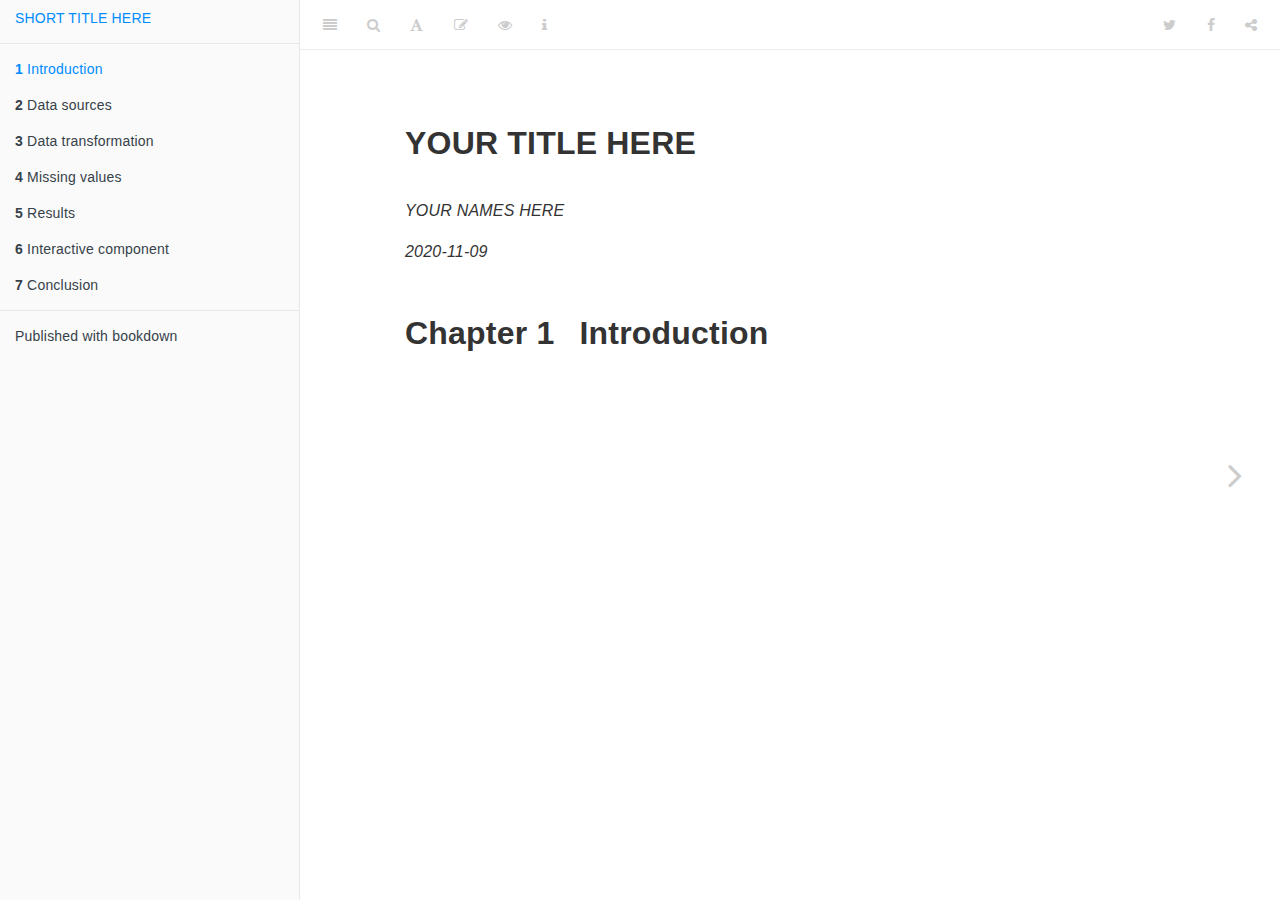
==== docs/index.html @ 246a2250 "Initial commit" ====
<!DOCTYPE html>
<html lang="" xml:lang="">
<head>

  <meta charset="utf-8" />
  <meta http-equiv="X-UA-Compatible" content="IE=edge" />
  <title>YOUR TITLE HERE</title>
  <meta name="description" content="YOUR TITLE HERE" />
  <meta name="generator" content="bookdown 0.20 and GitBook 2.6.7" />

  <meta property="og:title" content="YOUR TITLE HERE" />
  <meta property="og:type" content="book" />
  
  
  
  

  <meta name="twitter:card" content="summary" />
  <meta name="twitter:title" content="YOUR TITLE HERE" />
  
  
  

<meta name="author" content="YOUR NAMES HERE" />


<meta name="date" content="2020-11-09" />

  <meta name="viewport" content="width=device-width, initial-scale=1" />
  <meta name="apple-mobile-web-app-capable" content="yes" />
  <meta name="apple-mobile-web-app-status-bar-style" content="black" />
  
  

<link rel="next" href="data-sources.html"/>
<script src="libs/header-attrs-2.3/header-attrs.js"></script>
<script src="libs/jquery-2.2.3/jquery.min.js"></script>
<link href="libs/gitbook-2.6.7/css/style.css" rel="stylesheet" />
<link href="libs/gitbook-2.6.7/css/plugin-table.css" rel="stylesheet" />
<link href="libs/gitbook-2.6.7/css/plugin-bookdown.css" rel="stylesheet" />
<link href="libs/gitbook-2.6.7/css/plugin-highlight.css" rel="stylesheet" />
<link href="libs/gitbook-2.6.7/css/plugin-search.css" rel="stylesheet" />
<link href="libs/gitbook-2.6.7/css/plugin-fontsettings.css" rel="stylesheet" />
<link href="libs/gitbook-2.6.7/css/plugin-clipboard.css" rel="stylesheet" />









<script src="libs/accessible-code-block-0.0.1/empty-anchor.js"></script>



<link rel="stylesheet" href="style.css" type="text/css" />
</head>

<body>



  <div class="book without-animation with-summary font-size-2 font-family-1" data-basepath=".">

    <div class="book-summary">
      <nav role="navigation">

<ul class="summary">
<li><a href="./">SHORT TITLE HERE</a></li>

<li class="divider"></li>
<li class="chapter" data-level="1" data-path="index.html"><a href="index.html"><i class="fa fa-check"></i><b>1</b> Introduction</a></li>
<li class="chapter" data-level="2" data-path="data-sources.html"><a href="data-sources.html"><i class="fa fa-check"></i><b>2</b> Data sources</a></li>
<li class="chapter" data-level="3" data-path="data-transformation.html"><a href="data-transformation.html"><i class="fa fa-check"></i><b>3</b> Data transformation</a></li>
<li class="chapter" data-level="4" data-path="missing-values.html"><a href="missing-values.html"><i class="fa fa-check"></i><b>4</b> Missing values</a></li>
<li class="chapter" data-level="5" data-path="results.html"><a href="results.html"><i class="fa fa-check"></i><b>5</b> Results</a></li>
<li class="chapter" data-level="6" data-path="interactive-component.html"><a href="interactive-component.html"><i class="fa fa-check"></i><b>6</b> Interactive component</a></li>
<li class="chapter" data-level="7" data-path="conclusion.html"><a href="conclusion.html"><i class="fa fa-check"></i><b>7</b> Conclusion</a></li>
<li class="divider"></li>
<li><a href="https://github.com/rstudio/bookdown" target="blank">Published with bookdown</a></li>
</ul>

      </nav>
    </div>

    <div class="book-body">
      <div class="body-inner">
        <div class="book-header" role="navigation">
          <h1>
            <i class="fa fa-circle-o-notch fa-spin"></i><a href="./">YOUR TITLE HERE</a>
          </h1>
        </div>

        <div class="page-wrapper" tabindex="-1" role="main">
          <div class="page-inner">

            <section class="normal" id="section-">
<div id="header">
<h1 class="title">YOUR TITLE HERE</h1>
<p class="author"><em>YOUR NAMES HERE</em></p>
<p class="date"><em>2020-11-09</em></p>
</div>
<div id="introduction" class="section level1" number="1">
<h1><span class="header-section-number">Chapter 1</span> Introduction</h1>

</div>
            </section>

          </div>
        </div>
      </div>

<a href="data-sources.html" class="navigation navigation-next navigation-unique" aria-label="Next page"><i class="fa fa-angle-right"></i></a>
    </div>
  </div>
<script src="libs/gitbook-2.6.7/js/app.min.js"></script>
<script src="libs/gitbook-2.6.7/js/lunr.js"></script>
<script src="libs/gitbook-2.6.7/js/clipboard.min.js"></script>
<script src="libs/gitbook-2.6.7/js/plugin-search.js"></script>
<script src="libs/gitbook-2.6.7/js/plugin-sharing.js"></script>
<script src="libs/gitbook-2.6.7/js/plugin-fontsettings.js"></script>
<script src="libs/gitbook-2.6.7/js/plugin-bookdown.js"></script>
<script src="libs/gitbook-2.6.7/js/jquery.highlight.js"></script>
<script src="libs/gitbook-2.6.7/js/plugin-clipboard.js"></script>
<script>
gitbook.require(["gitbook"], function(gitbook) {
gitbook.start({
"sharing": {
"github": false,
"facebook": true,
"twitter": true,
"linkedin": false,
"weibo": false,
"instapaper": false,
"vk": false,
"all": ["facebook", "twitter", "linkedin", "weibo", "instapaper"]
},
"fontsettings": {
"theme": "white",
"family": "sans",
"size": 2
},
"edit": {
"link": "https://github.com/YOUR GITHUB USERNAME/YOUR REPO NAME/edit/main/index.Rmd",
"text": "Edit"
},
"history": {
"link": null,
"text": null
},
"view": {
"link": "https://github.com/YOUR GITHUB USERNAME/YOUR REPO NAME/blob/main/index.Rmd",
"text": null
},
"download": null,
"toc": {
"collapse": "subsection"
}
});
});
</script>

</body>

</html>
---- docs/libs/gitbook-2.6.7/css/style.css ----
/*! normalize.css v2.1.0 | MIT License | git.io/normalize */img,legend{border:0}*,.fa{-webkit-font-smoothing:antialiased}.fa-ul>li,sub,sup{position:relative}.book .book-body .page-wrapper .page-inner section.normal hr:after,.book-langs-index .inner .languages:after,.buttons:after,.dropdown-menu .buttons:after{clear:both}body,html{-ms-text-size-adjust:100%;-webkit-text-size-adjust:100%}article,aside,details,figcaption,figure,footer,header,hgroup,main,nav,section,summary{display:block}audio,canvas,video{display:inline-block}.hidden,[hidden]{display:none}audio:not([controls]){display:none;height:0}html{font-family:sans-serif}body,figure{margin:0}a:focus{outline:dotted thin}a:active,a:hover{outline:0}h1{font-size:2em;margin:.67em 0}abbr[title]{border-bottom:1px dotted}b,strong{font-weight:700}dfn{font-style:italic}hr{-moz-box-sizing:content-box;box-sizing:content-box;height:0}mark{background:#ff0;color:#000}code,kbd,pre,samp{font-family:monospace,serif;font-size:1em}pre{white-space:pre-wrap}q{quotes:"\201C" "\201D" "\2018" "\2019"}small{font-size:80%}sub,sup{font-size:75%;line-height:0;vertical-align:baseline}sup{top:-.5em}sub{bottom:-.25em}svg:not(:root){overflow:hidden}fieldset{border:1px solid silver;margin:0 2px;padding:.35em .625em .75em}legend{padding:0}button,input,select,textarea{font-family:inherit;font-size:100%;margin:0}button,input{line-height:normal}button,select{text-transform:none}button,html input[type=button],input[type=reset],input[type=submit]{-webkit-appearance:button;cursor:pointer}button[disabled],html input[disabled]{cursor:default}input[type=checkbox],input[type=radio]{box-sizing:border-box;padding:0}input[type=search]{-webkit-appearance:textfield;-moz-box-sizing:content-box;-webkit-box-sizing:content-box;box-sizing:content-box}input[type=search]::-webkit-search-cancel-button{margin-right:10px;}button::-moz-focus-inner,input::-moz-focus-inner{border:0;padding:0}textarea{overflow:auto;vertical-align:top}table{border-collapse:collapse;border-spacing:0}/*!
 * Preboot v2
 *
 * Open sourced under MIT license by @mdo.
 * Some variables and mixins from Bootstrap (Apache 2 license).
 */.link-inherit,.link-inherit:focus,.link-inherit:hover{color:inherit}.fa,.fa-stack{display:inline-block}/*!
 *  Font Awesome 4.1.0 by @davegandy - http://fontawesome.io - @fontawesome
 *  License - http://fontawesome.io/license (Font: SIL OFL 1.1, CSS: MIT License)
 */@font-face{font-family:FontAwesome;src:url(./fontawesome/fontawesome-webfont.ttf?v=4.1.0) format('truetype');font-weight:400;font-style:normal}.fa{font-family:FontAwesome;font-style:normal;font-weight:400;line-height:1;-moz-osx-font-smoothing:grayscale}.book .book-header,.book .book-summary{font-family:"Helvetica Neue",Helvetica,Arial,sans-serif}.fa-lg{font-size:1.33333333em;line-height:.75em;vertical-align:-15%}.fa-2x{font-size:2em}.fa-3x{font-size:3em}.fa-4x{font-size:4em}.fa-5x{font-size:5em}.fa-fw{width:1.28571429em;text-align:center}.fa-ul{padding-left:0;margin-left:2.14285714em;list-style-type:none}.fa-li{position:absolute;left:-2.14285714em;width:2.14285714em;top:.14285714em;text-align:center}.fa-li.fa-lg{left:-1.85714286em}.fa-border{padding:.2em .25em .15em;border:.08em solid #eee;border-radius:.1em}.pull-right{float:right}.pull-left{float:left}.fa.pull-left{margin-right:.3em}.fa.pull-right{margin-left:.3em}.fa-spin{-webkit-animation:spin 2s infinite linear;-moz-animation:spin 2s infinite linear;-o-animation:spin 2s infinite linear;animation:spin 2s infinite linear}@-moz-keyframes spin{0%{-moz-transform:rotate(0)}100%{-moz-transform:rotate(359deg)}}@-webkit-keyframes spin{0%{-webkit-transform:rotate(0)}100%{-webkit-transform:rotate(359deg)}}@-o-keyframes spin{0%{-o-transform:rotate(0)}100%{-o-transform:rotate(359deg)}}@keyframes spin{0%{-webkit-transform:rotate(0);transform:rotate(0)}100%{-webkit-transform:rotate(359deg);transform:rotate(359deg)}}.fa-rotate-90{filter:progid:DXImageTransform.Microsoft.BasicImage(rotation=1);-webkit-transform:rotate(90deg);-moz-transform:rotate(90deg);-ms-transform:rotate(90deg);-o-transform:rotate(90deg);transform:rotate(90deg)}.fa-rotate-180{filter:progid:DXImageTransform.Microsoft.BasicImage(rotation=2);-webkit-transform:rotate(180deg);-moz-transform:rotate(180deg);-ms-transform:rotate(180deg);-o-transform:rotate(180deg);transform:rotate(180deg)}.fa-rotate-270{filter:progid:DXImageTransform.Microsoft.BasicImage(rotation=3);-webkit-transform:rotate(270deg);-moz-transform:rotate(270deg);-ms-transform:rotate(270deg);-o-transform:rotate(270deg);transform:rotate(270deg)}.fa-flip-horizontal{filter:progid:DXImageTransform.Microsoft.BasicImage(rotation=0, mirror=1);-webkit-transform:scale(-1,1);-moz-transform:scale(-1,1);-ms-transform:scale(-1,1);-o-transform:scale(-1,1);transform:scale(-1,1)}.fa-flip-vertical{filter:progid:DXImageTransform.Microsoft.BasicImage(rotation=2, mirror=1);-webkit-transform:scale(1,-1);-moz-transform:scale(1,-1);-ms-transform:scale(1,-1);-o-transform:scale(1,-1);transform:scale(1,-1)}.fa-stack{position:relative;width:2em;height:2em;line-height:2em;vertical-align:middle}.fa-stack-1x,.fa-stack-2x{position:absolute;left:0;width:100%;text-align:center}.fa-stack-1x{line-height:inherit}.fa-stack-2x{font-size:2em}.fa-inverse{color:#fff}.fa-glass:before{content:"\f000"}.fa-music:before{content:"\f001"}.fa-search:before{content:"\f002"}.fa-envelope-o:before{content:"\f003"}.fa-heart:before{content:"\f004"}.fa-star:before{content:"\f005"}.fa-star-o:before{content:"\f006"}.fa-user:before{content:"\f007"}.fa-film:before{content:"\f008"}.fa-th-large:before{content:"\f009"}.fa-th:before{content:"\f00a"}.fa-th-list:before{content:"\f00b"}.fa-check:before{content:"\f00c"}.fa-times:before{content:"\f00d"}.fa-search-plus:before{content:"\f00e"}.fa-search-minus:before{content:"\f010"}.fa-power-off:before{content:"\f011"}.fa-signal:before{content:"\f012"}.fa-cog:before,.fa-gear:before{content:"\f013"}.fa-trash-o:before{content:"\f014"}.fa-home:before{content:"\f015"}.fa-file-o:before{content:"\f016"}.fa-clock-o:before{content:"\f017"}.fa-road:before{content:"\f018"}.fa-download:before{content:"\f019"}.fa-arrow-circle-o-down:before{content:"\f01a"}.fa-arrow-circle-o-up:before{content:"\f01b"}.fa-inbox:before{content:"\f01c"}.fa-play-circle-o:before{content:"\f01d"}.fa-repeat:before,.fa-rotate-right:before{content:"\f01e"}.fa-refresh:before{content:"\f021"}.fa-list-alt:before{content:"\f022"}.fa-lock:before{content:"\f023"}.fa-flag:before{content:"\f024"}.fa-headphones:before{content:"\f025"}.fa-volume-off:before{content:"\f026"}.fa-volume-down:before{content:"\f027"}.fa-volume-up:before{content:"\f028"}.fa-qrcode:before{content:"\f029"}.fa-barcode:before{content:"\f02a"}.fa-tag:before{content:"\f02b"}.fa-tags:before{content:"\f02c"}.fa-book:before{content:"\f02d"}.fa-bookmark:before{content:"\f02e"}.fa-print:before{content:"\f02f"}.fa-camera:before{content:"\f030"}.fa-font:before{content:"\f031"}.fa-bold:before{content:"\f032"}.fa-italic:before{content:"\f033"}.fa-text-height:before{content:"\f034"}.fa-text-width:before{content:"\f035"}.fa-align-left:before{content:"\f036"}.fa-align-center:before{content:"\f037"}.fa-align-right:before{content:"\f038"}.fa-align-justify:before{content:"\f039"}.fa-list:before{content:"\f03a"}.fa-dedent:before,.fa-outdent:before{content:"\f03b"}.fa-indent:before{content:"\f03c"}.fa-video-camera:before{content:"\f03d"}.fa-image:before,.fa-photo:before,.fa-picture-o:before{content:"\f03e"}.fa-pencil:before{content:"\f040"}.fa-map-marker:before{content:"\f041"}.fa-adjust:before{content:"\f042"}.fa-tint:before{content:"\f043"}.fa-edit:before,.fa-pencil-square-o:before{content:"\f044"}.fa-share-square-o:before{content:"\f045"}.fa-check-square-o:before{content:"\f046"}.fa-arrows:before{content:"\f047"}.fa-step-backward:before{content:"\f048"}.fa-fast-backward:before{content:"\f049"}.fa-backward:before{content:"\f04a"}.fa-play:before{content:"\f04b"}.fa-pause:before{content:"\f04c"}.fa-stop:before{content:"\f04d"}.fa-forward:before{content:"\f04e"}.fa-fast-forward:before{content:"\f050"}.fa-step-forward:before{content:"\f051"}.fa-eject:before{content:"\f052"}.fa-chevron-left:before{content:"\f053"}.fa-chevron-right:before{content:"\f054"}.fa-plus-circle:before{content:"\f055"}.fa-minus-circle:before{content:"\f056"}.fa-times-circle:before{content:"\f057"}.fa-check-circle:before{content:"\f058"}.fa-question-circle:before{content:"\f059"}.fa-info-circle:before{content:"\f05a"}.fa-crosshairs:before{content:"\f05b"}.fa-times-circle-o:before{content:"\f05c"}.fa-check-circle-o:before{content:"\f05d"}.fa-ban:before{content:"\f05e"}.fa-arrow-left:before{content:"\f060"}.fa-arrow-right:before{content:"\f061"}.fa-arrow-up:before{content:"\f062"}.fa-arrow-down:before{content:"\f063"}.fa-mail-forward:before,.fa-share:before{content:"\f064"}.fa-expand:before{content:"\f065"}.fa-compress:before{content:"\f066"}.fa-plus:before{content:"\f067"}.fa-minus:before{content:"\f068"}.fa-asterisk:before{content:"\f069"}.fa-exclamation-circle:before{content:"\f06a"}.fa-gift:before{content:"\f06b"}.fa-leaf:before{content:"\f06c"}.fa-fire:before{content:"\f06d"}.fa-eye:before{content:"\f06e"}.fa-eye-slash:before{content:"\f070"}.fa-exclamation-triangle:before,.fa-warning:before{content:"\f071"}.fa-plane:before{content:"\f072"}.fa-calendar:before{content:"\f073"}.fa-random:before{content:"\f074"}.fa-comment:before{content:"\f075"}.fa-magnet:before{content:"\f076"}.fa-chevron-up:before{content:"\f077"}.fa-chevron-down:before{content:"\f078"}.fa-retweet:before{content:"\f079"}.fa-shopping-cart:before{content:"\f07a"}.fa-folder:before{content:"\f07b"}.fa-folder-open:before{content:"\f07c"}.fa-arrows-v:before{content:"\f07d"}.fa-arrows-h:before{content:"\f07e"}.fa-bar-chart-o:before{content:"\f080"}.fa-twitter-square:before{content:"\f081"}.fa-facebook-square:before{content:"\f082"}.fa-camera-retro:before{content:"\f083"}.fa-key:before{content:"\f084"}.fa-cogs:before,.fa-gears:before{content:"\f085"}.fa-comments:before{content:"\f086"}.fa-thumbs-o-up:before{content:"\f087"}.fa-thumbs-o-down:before{content:"\f088"}.fa-star-half:before{content:"\f089"}.fa-heart-o:before{content:"\f08a"}.fa-sign-out:before{content:"\f08b"}.fa-linkedin-square:before{content:"\f08c"}.fa-thumb-tack:before{content:"\f08d"}.fa-external-link:before{content:"\f08e"}.fa-sign-in:before{content:"\f090"}.fa-trophy:before{content:"\f091"}.fa-github-square:before{content:"\f092"}.fa-upload:before{content:"\f093"}.fa-lemon-o:before{content:"\f094"}.fa-phone:before{content:"\f095"}.fa-square-o:before{content:"\f096"}.fa-bookmark-o:before{content:"\f097"}.fa-phone-square:before{content:"\f098"}.fa-twitter:before{content:"\f099"}.fa-facebook:before{content:"\f09a"}.fa-github:before{content:"\f09b"}.fa-unlock:before{content:"\f09c"}.fa-credit-card:before{content:"\f09d"}.fa-rss:before{content:"\f09e"}.fa-hdd-o:before{content:"\f0a0"}.fa-bullhorn:before{content:"\f0a1"}.fa-bell:before{content:"\f0f3"}.fa-certificate:before{content:"\f0a3"}.fa-hand-o-right:before{content:"\f0a4"}.fa-hand-o-left:before{content:"\f0a5"}.fa-hand-o-up:before{content:"\f0a6"}.fa-hand-o-down:before{content:"\f0a7"}.fa-arrow-circle-left:before{content:"\f0a8"}.fa-arrow-circle-right:before{content:"\f0a9"}.fa-arrow-circle-up:before{content:"\f0aa"}.fa-arrow-circle-down:before{content:"\f0ab"}.fa-globe:before{content:"\f0ac"}.fa-wrench:before{content:"\f0ad"}.fa-tasks:before{content:"\f0ae"}.fa-filter:before{content:"\f0b0"}.fa-briefcase:before{content:"\f0b1"}.fa-arrows-alt:before{content:"\f0b2"}.fa-group:before,.fa-users:before{content:"\f0c0"}.fa-chain:before,.fa-link:before{content:"\f0c1"}.fa-cloud:before{content:"\f0c2"}.fa-flask:before{content:"\f0c3"}.fa-cut:before,.fa-scissors:before{content:"\f0c4"}.fa-copy:before,.fa-files-o:before{content:"\f0c5"}.fa-paperclip:before{content:"\f0c6"}.fa-floppy-o:before,.fa-save:before{content:"\f0c7"}.fa-square:before{content:"\f0c8"}.fa-bars:before,.fa-navicon:before,.fa-reorder:before{content:"\f0c9"}.fa-list-ul:before{content:"\f0ca"}.fa-list-ol:before{content:"\f0cb"}.fa-strikethrough:before{content:"\f0cc"}.fa-underline:before{content:"\f0cd"}.fa-table:before{content:"\f0ce"}.fa-magic:before{content:"\f0d0"}.fa-truck:before{content:"\f0d1"}.fa-pinterest:before{content:"\f0d2"}.fa-pinterest-square:before{content:"\f0d3"}.fa-google-plus-square:before{content:"\f0d4"}.fa-google-plus:before{content:"\f0d5"}.fa-money:before{content:"\f0d6"}.fa-caret-down:before{content:"\f0d7"}.fa-caret-up:before{content:"\f0d8"}.fa-caret-left:before{content:"\f0d9"}.fa-caret-right:before{content:"\f0da"}.fa-columns:before{content:"\f0db"}.fa-sort:before,.fa-unsorted:before{content:"\f0dc"}.fa-sort-desc:before,.fa-sort-down:before{content:"\f0dd"}.fa-sort-asc:before,.fa-sort-up:before{content:"\f0de"}.fa-envelope:before{content:"\f0e0"}.fa-linkedin:before{content:"\f0e1"}.fa-rotate-left:before,.fa-undo:before{content:"\f0e2"}.fa-gavel:before,.fa-legal:before{content:"\f0e3"}.fa-dashboard:before,.fa-tachometer:before{content:"\f0e4"}.fa-comment-o:before{content:"\f0e5"}.fa-comments-o:before{content:"\f0e6"}.fa-bolt:before,.fa-flash:before{content:"\f0e7"}.fa-sitemap:before{content:"\f0e8"}.fa-umbrella:before{content:"\f0e9"}.fa-clipboard:before,.fa-paste:before{content:"\f0ea"}.fa-lightbulb-o:before{content:"\f0eb"}.fa-exchange:before{content:"\f0ec"}.fa-cloud-download:before{content:"\f0ed"}.fa-cloud-upload:before{content:"\f0ee"}.fa-user-md:before{content:"\f0f0"}.fa-stethoscope:before{content:"\f0f1"}.fa-suitcase:before{content:"\f0f2"}.fa-bell-o:before{content:"\f0a2"}.fa-coffee:before{content:"\f0f4"}.fa-cutlery:before{content:"\f0f5"}.fa-file-text-o:before{content:"\f0f6"}.fa-building-o:before{content:"\f0f7"}.fa-hospital-o:before{content:"\f0f8"}.fa-ambulance:before{content:"\f0f9"}.fa-medkit:before{content:"\f0fa"}.fa-fighter-jet:before{content:"\f0fb"}.fa-beer:before{content:"\f0fc"}.fa-h-square:before{content:"\f0fd"}.fa-plus-square:before{content:"\f0fe"}.fa-angle-double-left:before{content:"\f100"}.fa-angle-double-right:before{content:"\f101"}.fa-angle-double-up:before{content:"\f102"}.fa-angle-double-down:before{content:"\f103"}.fa-angle-left:before{content:"\f104"}.fa-angle-right:before{content:"\f105"}.fa-angle-up:before{content:"\f106"}.fa-angle-down:before{content:"\f107"}.fa-desktop:before{content:"\f108"}.fa-laptop:before{content:"\f109"}.fa-tablet:before{content:"\f10a"}.fa-mobile-phone:before,.fa-mobile:before{content:"\f10b"}.fa-circle-o:before{content:"\f10c"}.fa-quote-left:before{content:"\f10d"}.fa-quote-right:before{content:"\f10e"}.fa-spinner:before{content:"\f110"}.fa-circle:before{content:"\f111"}.fa-mail-reply:before,.fa-reply:before{content:"\f112"}.fa-github-alt:before{content:"\f113"}.fa-folder-o:before{content:"\f114"}.fa-folder-open-o:before{content:"\f115"}.fa-smile-o:before{content:"\f118"}.fa-frown-o:before{content:"\f119"}.fa-meh-o:before{content:"\f11a"}.fa-gamepad:before{content:"\f11b"}.fa-keyboard-o:before{content:"\f11c"}.fa-flag-o:before{content:"\f11d"}.fa-flag-checkered:before{content:"\f11e"}.fa-terminal:before{content:"\f120"}.fa-code:before{content:"\f121"}.fa-mail-reply-all:before,.fa-reply-all:before{content:"\f122"}.fa-star-half-empty:before,.fa-star-half-full:before,.fa-star-half-o:before{content:"\f123"}.fa-location-arrow:before{content:"\f124"}.fa-crop:before{content:"\f125"}.fa-code-fork:before{content:"\f126"}.fa-chain-broken:before,.fa-unlink:before{content:"\f127"}.fa-question:before{content:"\f128"}.fa-info:before{content:"\f129"}.fa-exclamation:before{content:"\f12a"}.fa-superscript:before{content:"\f12b"}.fa-subscript:before{content:"\f12c"}.fa-eraser:before{content:"\f12d"}.fa-puzzle-piece:before{content:"\f12e"}.fa-microphone:before{content:"\f130"}.fa-microphone-slash:before{content:"\f131"}.fa-shield:before{content:"\f132"}.fa-calendar-o:before{content:"\f133"}.fa-fire-extinguisher:before{content:"\f134"}.fa-rocket:before{content:"\f135"}.fa-maxcdn:before{content:"\f136"}.fa-chevron-circle-left:before{content:"\f137"}.fa-chevron-circle-right:before{content:"\f138"}.fa-chevron-circle-up:before{content:"\f139"}.fa-chevron-circle-down:before{content:"\f13a"}.fa-html5:before{content:"\f13b"}.fa-css3:before{content:"\f13c"}.fa-anchor:before{content:"\f13d"}.fa-unlock-alt:before{content:"\f13e"}.fa-bullseye:before{content:"\f140"}.fa-ellipsis-h:before{content:"\f141"}.fa-ellipsis-v:before{content:"\f142"}.fa-rss-square:before{content:"\f143"}.fa-play-circle:before{content:"\f144"}.fa-ticket:before{content:"\f145"}.fa-minus-square:before{content:"\f146"}.fa-minus-square-o:before{content:"\f147"}.fa-level-up:before{content:"\f148"}.fa-level-down:before{content:"\f149"}.fa-check-square:before{content:"\f14a"}.fa-pencil-square:before{content:"\f14b"}.fa-external-link-square:before{content:"\f14c"}.fa-share-square:before{content:"\f14d"}.fa-compass:before{content:"\f14e"}.fa-caret-square-o-down:before,.fa-toggle-down:before{content:"\f150"}.fa-caret-square-o-up:before,.fa-toggle-up:before{content:"\f151"}.fa-caret-square-o-right:before,.fa-toggle-right:before{content:"\f152"}.fa-eur:before,.fa-euro:before{content:"\f153"}.fa-gbp:before{content:"\f154"}.fa-dollar:before,.fa-usd:before{content:"\f155"}.fa-inr:before,.fa-rupee:before{content:"\f156"}.fa-cny:before,.fa-jpy:before,.fa-rmb:before,.fa-yen:before{content:"\f157"}.fa-rouble:before,.fa-rub:before,.fa-ruble:before{content:"\f158"}.fa-krw:before,.fa-won:before{content:"\f159"}.fa-bitcoin:before,.fa-btc:before{content:"\f15a"}.fa-file:before{content:"\f15b"}.fa-file-text:before{content:"\f15c"}.fa-sort-alpha-asc:before{content:"\f15d"}.fa-sort-alpha-desc:before{content:"\f15e"}.fa-sort-amount-asc:before{content:"\f160"}.fa-sort-amount-desc:before{content:"\f161"}.fa-sort-numeric-asc:before{content:"\f162"}.fa-sort-numeric-desc:before{content:"\f163"}.fa-thumbs-up:before{content:"\f164"}.fa-thumbs-down:before{content:"\f165"}.fa-youtube-square:before{content:"\f166"}.fa-youtube:before{content:"\f167"}.fa-xing:before{content:"\f168"}.fa-xing-square:before{content:"\f169"}.fa-youtube-play:before{content:"\f16a"}.fa-dropbox:before{content:"\f16b"}.fa-stack-overflow:before{content:"\f16c"}.fa-instagram:before{content:"\f16d"}.fa-flickr:before{content:"\f16e"}.fa-adn:before{content:"\f170"}.fa-bitbucket:before{content:"\f171"}.fa-bitbucket-square:before{content:"\f172"}.fa-tumblr:before{content:"\f173"}.fa-tumblr-square:before{content:"\f174"}.fa-long-arrow-down:before{content:"\f175"}.fa-long-arrow-up:before{content:"\f176"}.fa-long-arrow-left:before{content:"\f177"}.fa-long-arrow-right:before{content:"\f178"}.fa-apple:before{content:"\f179"}.fa-windows:before{content:"\f17a"}.fa-android:before{content:"\f17b"}.fa-linux:before{content:"\f17c"}.fa-dribbble:before{content:"\f17d"}.fa-skype:before{content:"\f17e"}.fa-foursquare:before{content:"\f180"}.fa-trello:before{content:"\f181"}.fa-female:before{content:"\f182"}.fa-male:before{content:"\f183"}.fa-gittip:before{content:"\f184"}.fa-sun-o:before{content:"\f185"}.fa-moon-o:before{content:"\f186"}.fa-archive:before{content:"\f187"}.fa-bug:before{content:"\f188"}.fa-vk:before{content:"\f189"}.fa-weibo:before{content:"\f18a"}.fa-renren:before{content:"\f18b"}.fa-pagelines:before{content:"\f18c"}.fa-stack-exchange:before{content:"\f18d"}.fa-arrow-circle-o-right:before{content:"\f18e"}.fa-arrow-circle-o-left:before{content:"\f190"}.fa-caret-square-o-left:before,.fa-toggle-left:before{content:"\f191"}.fa-dot-circle-o:before{content:"\f192"}.fa-wheelchair:before{content:"\f193"}.fa-vimeo-square:before{content:"\f194"}.fa-try:before,.fa-turkish-lira:before{content:"\f195"}.fa-plus-square-o:before{content:"\f196"}.fa-space-shuttle:before{content:"\f197"}.fa-slack:before{content:"\f198"}.fa-envelope-square:before{content:"\f199"}.fa-wordpress:before{content:"\f19a"}.fa-openid:before{content:"\f19b"}.fa-bank:before,.fa-institution:before,.fa-university:before{content:"\f19c"}.fa-graduation-cap:before,.fa-mortar-board:before{content:"\f19d"}.fa-yahoo:before{content:"\f19e"}.fa-google:before{content:"\f1a0"}.fa-reddit:before{content:"\f1a1"}.fa-reddit-square:before{content:"\f1a2"}.fa-stumbleupon-circle:before{content:"\f1a3"}.fa-stumbleupon:before{content:"\f1a4"}.fa-delicious:before{content:"\f1a5"}.fa-digg:before{content:"\f1a6"}.fa-pied-piper-square:before,.fa-pied-piper:before{content:"\f1a7"}.fa-pied-piper-alt:before{content:"\f1a8"}.fa-drupal:before{content:"\f1a9"}.fa-joomla:before{content:"\f1aa"}.fa-language:before{content:"\f1ab"}.fa-fax:before{content:"\f1ac"}.fa-building:before{content:"\f1ad"}.fa-child:before{content:"\f1ae"}.fa-paw:before{content:"\f1b0"}.fa-spoon:before{content:"\f1b1"}.fa-cube:before{content:"\f1b2"}.fa-cubes:before{content:"\f1b3"}.fa-behance:before{content:"\f1b4"}.fa-behance-square:before{content:"\f1b5"}.fa-steam:before{content:"\f1b6"}.fa-steam-square:before{content:"\f1b7"}.fa-recycle:before{content:"\f1b8"}.fa-automobile:before,.fa-car:before{content:"\f1b9"}.fa-cab:before,.fa-taxi:before{content:"\f1ba"}.fa-tree:before{content:"\f1bb"}.fa-spotify:before{content:"\f1bc"}.fa-deviantart:before{content:"\f1bd"}.fa-soundcloud:before{content:"\f1be"}.fa-database:before{content:"\f1c0"}.fa-file-pdf-o:before{content:"\f1c1"}.fa-file-word-o:before{content:"\f1c2"}.fa-file-excel-o:before{content:"\f1c3"}.fa-file-powerpoint-o:before{content:"\f1c4"}.fa-file-image-o:before,.fa-file-photo-o:before,.fa-file-picture-o:before{content:"\f1c5"}.fa-file-archive-o:before,.fa-file-zip-o:before{content:"\f1c6"}.fa-file-audio-o:before,.fa-file-sound-o:before{content:"\f1c7"}.fa-file-movie-o:before,.fa-file-video-o:before{content:"\f1c8"}.fa-file-code-o:before{content:"\f1c9"}.fa-vine:before{content:"\f1ca"}.fa-codepen:before{content:"\f1cb"}.fa-jsfiddle:before{content:"\f1cc"}.fa-life-bouy:before,.fa-life-ring:before,.fa-life-saver:before,.fa-support:before{content:"\f1cd"}.fa-circle-o-notch:before{content:"\f1ce"}.fa-ra:before,.fa-rebel:before{content:"\f1d0"}.fa-empire:before,.fa-ge:before{content:"\f1d1"}.fa-git-square:before{content:"\f1d2"}.fa-git:before{content:"\f1d3"}.fa-hacker-news:before{content:"\f1d4"}.fa-tencent-weibo:before{content:"\f1d5"}.fa-qq:before{content:"\f1d6"}.fa-wechat:before,.fa-weixin:before{content:"\f1d7"}.fa-paper-plane:before,.fa-send:before{content:"\f1d8"}.fa-paper-plane-o:before,.fa-send-o:before{content:"\f1d9"}.fa-history:before{content:"\f1da"}.fa-circle-thin:before{content:"\f1db"}.fa-header:before{content:"\f1dc"}.fa-paragraph:before{content:"\f1dd"}.fa-sliders:before{content:"\f1de"}.fa-share-alt:before{content:"\f1e0"}.fa-share-alt-square:before{content:"\f1e1"}.fa-bomb:before{content:"\f1e2"}.book-langs-index{width:100%;height:100%;padding:40px 0;margin:0;overflow:auto}@media (max-width:600px){.book-langs-index{padding:0}}.book-langs-index .inner{max-width:600px;width:100%;margin:0 auto;padding:30px;background:#fff;border-radius:3px}.book-langs-index .inner h3{margin:0}.book-langs-index .inner .languages{list-style:none;padding:20px 30px;margin-top:20px;border-top:1px solid #eee}.book-langs-index .inner .languages:after,.book-langs-index .inner .languages:before{content:" ";display:table;line-height:0}.book-langs-index .inner .languages li{width:50%;float:left;padding:10px 5px;font-size:16px}@media (max-width:600px){.book-langs-index .inner .languages li{width:100%;max-width:100%}}.book .book-header{overflow:visible;height:50px;padding:0 8px;z-index:2;font-size:.85em;color:#7e888b;background:0 0}.book .book-header .btn{display:block;height:50px;padding:0 15px;border-bottom:none;color:#ccc;text-transform:uppercase;line-height:50px;-webkit-box-shadow:none!important;box-shadow:none!important;position:relative;font-size:14px}.book .book-header .btn:hover{position:relative;text-decoration:none;color:#444;background:0 0}.book .book-header h1{margin:0;font-size:20px;font-weight:200;text-align:center;line-height:50px;opacity:0;padding-left:200px;padding-right:200px;-webkit-transition:opacity .2s ease;-moz-transition:opacity .2s ease;-o-transition:opacity .2s ease;transition:opacity .2s ease;overflow:hidden;text-overflow:ellipsis;white-space:nowrap}.book .book-header h1 a,.book .book-header h1 a:hover{color:inherit;text-decoration:none}@media (max-width:1000px){.book .book-header h1{display:none}}.book .book-header h1 i{display:none}.book .book-header:hover h1{opacity:1}.book.is-loading .book-header h1 i{display:inline-block}.book.is-loading .book-header h1 a{display:none}.dropdown{position:relative}.dropdown-menu{position:absolute;top:100%;left:0;z-index:100;display:none;float:left;min-width:160px;padding:0;margin:2px 0 0;list-style:none;font-size:14px;background-color:#fafafa;border:1px solid rgba(0,0,0,.07);border-radius:1px;-webkit-box-shadow:0 6px 12px rgba(0,0,0,.175);box-shadow:0 6px 12px rgba(0,0,0,.175);background-clip:padding-box}.dropdown-menu.open{display:block}.dropdown-menu.dropdown-left{left:auto;right:4%}.dropdown-menu.dropdown-left .dropdown-caret{right:14px;left:auto}.dropdown-menu .dropdown-caret{position:absolute;top:-8px;left:14px;width:18px;height:10px;float:left;overflow:hidden}.dropdown-menu .dropdown-caret .caret-inner,.dropdown-menu .dropdown-caret .caret-outer{display:inline-block;top:0;border-left:9px solid transparent;border-right:9px solid transparent;position:absolute}.dropdown-menu .dropdown-caret .caret-outer{border-bottom:9px solid rgba(0,0,0,.1);height:auto;left:0;width:auto;margin-left:-1px}.dropdown-menu .dropdown-caret .caret-inner{margin-top:-1px;top:1px;border-bottom:9px solid #fafafa}.dropdown-menu .buttons{border-bottom:1px solid rgba(0,0,0,.07)}.dropdown-menu .buttons:after,.dropdown-menu .buttons:before{content:" ";display:table;line-height:0}.dropdown-menu .buttons:last-child{border-bottom:none}.dropdown-menu .buttons .button{border:0;background-color:transparent;color:#a6a6a6;width:100%;text-align:center;float:left;line-height:1.42857143;padding:8px 4px}.alert,.dropdown-menu .buttons .button:hover{color:#444}.dropdown-menu .buttons .button:focus,.dropdown-menu .buttons .button:hover{outline:0}.dropdown-menu .buttons .button.size-2{width:50%}.dropdown-menu .buttons .button.size-3{width:33%}.alert{padding:15px;margin-bottom:20px;background:#eee;border-bottom:5px solid #ddd}.alert-success{background:#dff0d8;border-color:#d6e9c6;color:#3c763d}.alert-info{background:#d9edf7;border-color:#bce8f1;color:#31708f}.alert-danger{background:#f2dede;border-color:#ebccd1;color:#a94442}.alert-warning{background:#fcf8e3;border-color:#faebcc;color:#8a6d3b}.book .book-summary{position:absolute;top:0;left:-300px;bottom:0;z-index:1;width:300px;color:#364149;background:#fafafa;border-right:1px solid rgba(0,0,0,.07);-webkit-transition:left 250ms ease;-moz-transition:left 250ms ease;-o-transition:left 250ms ease;transition:left 250ms ease}.book .book-summary ul.summary{position:absolute;top:0;left:0;right:0;bottom:0;overflow-y:auto;list-style:none;margin:0;padding:0;-webkit-transition:top .5s ease;-moz-transition:top .5s ease;-o-transition:top .5s ease;transition:top .5s ease}.book .book-summary ul.summary li{list-style:none}.book .book-summary ul.summary li.divider{height:1px;margin:7px 0;overflow:hidden;background:rgba(0,0,0,.07)}.book .book-summary ul.summary li i.fa-check{display:none;position:absolute;right:9px;top:16px;font-size:9px;color:#3c3}.book .book-summary ul.summary li.done>a{color:#364149;font-weight:400}.book .book-summary ul.summary li.done>a i{display:inline}.book .book-summary ul.summary li a,.book .book-summary ul.summary li span{display:block;padding:10px 15px;border-bottom:none;color:#364149;background:0 0;text-overflow:ellipsis;overflow:hidden;white-space:nowrap;position:relative}.book .book-summary ul.summary li span{cursor:not-allowed;opacity:.3;filter:alpha(opacity=30)}.book .book-summary ul.summary li a:hover,.book .book-summary ul.summary li.active>a{color:#008cff;background:0 0;text-decoration:none}.book .book-summary ul.summary li ul{padding-left:20px}@media (max-width:600px){.book .book-summary{width:calc(100% - 60px);bottom:0;left:-100%}}.book.with-summary .book-summary{left:0}.book.without-animation .book-summary{-webkit-transition:none!important;-moz-transition:none!important;-o-transition:none!important;transition:none!important}.book{position:relative;width:100%;height:100%}.book .book-body,.book .book-body .body-inner{position:absolute;top:0;left:0;overflow-y:auto;bottom:0;right:0}.book .book-body{color:#000;background:#fff;-webkit-transition:left 250ms ease;-moz-transition:left 250ms ease;-o-transition:left 250ms ease;transition:left 250ms ease}.book .book-body .page-wrapper{position:relative;outline:0}.book .book-body .page-wrapper .page-inner{max-width:800px;margin:0 auto;padding:20px 0 40px}.book .book-body .page-wrapper .page-inner section{margin:0;padding:5px 15px;background:#fff;border-radius:2px;line-height:1.7;font-size:1.6rem}.book .book-body .page-wrapper .page-inner .btn-group .btn{border-radius:0;background:#eee;border:0}@media (max-width:1240px){.book .book-body{-webkit-transition:-webkit-transform 250ms ease;-moz-transition:-moz-transform 250ms ease;-o-transition:-o-transform 250ms ease;transition:transform 250ms ease;padding-bottom:20px}.book .book-body .body-inner{position:static;min-height:calc(100% - 50px)}}@media (min-width:600px){.book.with-summary .book-body{left:300px}}@media (max-width:600px){.book.with-summary{overflow:hidden}.book.with-summary .book-body{-webkit-transform:translate(calc(100% - 60px),0);-moz-transform:translate(calc(100% - 60px),0);-ms-transform:translate(calc(100% - 60px),0);-o-transform:translate(calc(100% - 60px),0);transform:translate(calc(100% - 60px),0)}}.book.without-animation .book-body{-webkit-transition:none!important;-moz-transition:none!important;-o-transition:none!important;transition:none!important}.buttons:after,.buttons:before{content:" ";display:table;line-height:0}.button{border:0;background:#eee;color:#666;width:100%;text-align:center;float:left;line-height:1.42857143;padding:8px 4px}.button:hover{color:#444}.button:focus,.button:hover{outline:0}.button.size-2{width:50%}.button.size-3{width:33%}.book .book-body .page-wrapper .page-inner section{display:none}.book .book-body .page-wrapper .page-inner section.normal{display:block;word-wrap:break-word;overflow:hidden;color:#333;line-height:1.7;text-size-adjust:100%;-ms-text-size-adjust:100%;-webkit-text-size-adjust:100%;-moz-text-size-adjust:100%}.book .book-body .page-wrapper .page-inner section.normal *{box-sizing:border-box;-webkit-box-sizing:border-box;}.book .book-body .page-wrapper .page-inner section.normal>:first-child{margin-top:0!important}.book .book-body .page-wrapper .page-inner section.normal>:last-child{margin-bottom:0!important}.book .book-body .page-wrapper .page-inner section.normal blockquote,.book .book-body .page-wrapper .page-inner section.normal code,.book .book-body .page-wrapper .page-inner section.normal figure,.book .book-body .page-wrapper .page-inner section.normal img,.book .book-body .page-wrapper .page-inner section.normal pre,.book .book-body .page-wrapper .page-inner section.normal table,.book .book-body .page-wrapper .page-inner section.normal tr{page-break-inside:avoid}.book .book-body .page-wrapper .page-inner section.normal h2,.book .book-body .page-wrapper .page-inner section.normal h3,.book .book-body .page-wrapper .page-inner section.normal h4,.book .book-body .page-wrapper .page-inner section.normal h5,.book .book-body .page-wrapper .page-inner section.normal p{orphans:3;widows:3}.book .book-body .page-wrapper .page-inner section.normal h1,.book .book-body .page-wrapper .page-inner section.normal h2,.book .book-body .page-wrapper .page-inner section.normal h3,.book .book-body .page-wrapper .page-inner section.normal h4,.book .book-body .page-wrapper .page-inner section.normal h5{page-break-after:avoid}.book .book-body .page-wrapper .page-inner section.normal b,.book .book-body .page-wrapper .page-inner section.normal strong{font-weight:700}.book .book-body .page-wrapper .page-inner section.normal em{font-style:italic}.book .book-body .page-wrapper .page-inner section.normal blockquote,.book .book-body .page-wrapper .page-inner section.normal dl,.book .book-body .page-wrapper .page-inner section.normal ol,.book .book-body .page-wrapper .page-inner section.normal p,.book .book-body .page-wrapper .page-inner section.normal table,.book .book-body .page-wrapper .page-inner section.normal ul{margin-top:0;margin-bottom:.85em}.book .book-body .page-wrapper .page-inner section.normal a{color:#4183c4;text-decoration:none;background:0 0}.book .book-body .page-wrapper .page-inner section.normal a:active,.book .book-body .page-wrapper .page-inner section.normal a:focus,.book .book-body .page-wrapper .page-inner section.normal a:hover{outline:0;text-decoration:underline}.book .book-body .page-wrapper .page-inner section.normal img{border:0;max-width:100%}.book .book-body .page-wrapper .page-inner section.normal hr{height:4px;padding:0;margin:1.7em 0;overflow:hidden;background-color:#e7e7e7;border:none}.book .book-body .page-wrapper .page-inner section.normal hr:after,.book .book-body .page-wrapper .page-inner section.normal hr:before{display:table;content:" "}.book .book-body .page-wrapper .page-inner section.normal h1,.book .book-body .page-wrapper .page-inner section.normal h2,.book .book-body .page-wrapper .page-inner section.normal h3,.book .book-body .page-wrapper .page-inner section.normal h4,.book .book-body .page-wrapper .page-inner section.normal h5,.book .book-body .page-wrapper .page-inner section.normal h6{margin-top:1.275em;margin-bottom:.85em;}.book .book-body .page-wrapper .page-inner section.normal h1{font-size:2em}.book .book-body .page-wrapper .page-inner section.normal h2{font-size:1.75em}.book .book-body .page-wrapper .page-inner section.normal h3{font-size:1.5em}.book .book-body .page-wrapper .page-inner section.normal h4{font-size:1.25em}.book .book-body .page-wrapper .page-inner section.normal h5{font-size:1em}.book .book-body .page-wrapper .page-inner section.normal h6{font-size:1em;color:#777}.book .book-body .page-wrapper .page-inner section.normal code,.book .book-body .page-wrapper .page-inner section.normal pre{font-family:Consolas,"Liberation Mono",Menlo,Courier,monospace;direction:ltr;border:none;color:inherit}.book .book-body .page-wrapper .page-inner section.normal pre{overflow:auto;word-wrap:normal;margin:0 0 1.275em;padding:.85em 1em;background:#f7f7f7}.book .book-body .page-wrapper .page-inner section.normal pre>code{display:inline;max-width:initial;padding:0;margin:0;overflow:initial;line-height:inherit;font-size:.85em;white-space:pre;background:0 0}.book .book-body .page-wrapper .page-inner section.normal pre>code:after,.book .book-body .page-wrapper .page-inner section.normal pre>code:before{content:normal}.book .book-body .page-wrapper .page-inner section.normal code{padding:.2em;margin:0;font-size:.85em;background-color:#f7f7f7}.book .book-body .page-wrapper .page-inner section.normal code:after,.book .book-body .page-wrapper .page-inner section.normal code:before{letter-spacing:-.2em;content:"\00a0"}.book .book-body .page-wrapper .page-inner section.normal ol,.book .book-body .page-wrapper .page-inner section.normal ul{padding:0 0 0 2em;margin:0 0 .85em}.book .book-body .page-wrapper .page-inner section.normal ol ol,.book .book-body .page-wrapper .page-inner section.normal ol ul,.book .book-body .page-wrapper .page-inner section.normal ul ol,.book .book-body .page-wrapper .page-inner section.normal ul ul{margin-top:0;margin-bottom:0}.book .book-body .page-wrapper .page-inner section.normal ol ol{list-style-type:lower-roman}.book .book-body .page-wrapper .page-inner section.normal blockquote{margin:0 0 .85em;padding:0 15px;opacity:0.75;border-left:4px solid #dcdcdc}.book .book-body .page-wrapper .page-inner section.normal blockquote:first-child{margin-top:0}.book .book-body .page-wrapper .page-inner section.normal blockquote:last-child{margin-bottom:0}.book .book-body .page-wrapper .page-inner section.normal dl{padding:0}.book .book-body .page-wrapper .page-inner section.normal dl dt{padding:0;margin-top:.85em;font-style:italic;font-weight:700}.book .book-body .page-wrapper .page-inner section.normal dl dd{padding:0 .85em;margin-bottom:.85em}.book .book-body .page-wrapper .page-inner section.normal dd{margin-left:0}.book .book-body .page-wrapper .page-inner section.normal .glossary-term{cursor:help;text-decoration:underline}.book .book-body .navigation{position:absolute;top:50px;bottom:0;margin:0;max-width:150px;min-width:90px;display:flex;justify-content:center;align-content:center;flex-direction:column;font-size:40px;color:#ccc;text-align:center;-webkit-transition:all 350ms ease;-moz-transition:all 350ms ease;-o-transition:all 350ms ease;transition:all 350ms ease}.book .book-body .navigation:hover{text-decoration:none;color:#444}.book .book-body .navigation.navigation-next{right:0}.book .book-body .navigation.navigation-prev{left:0}@media (max-width:1240px){.book .book-body .navigation{position:static;top:auto;max-width:50%;width:50%;display:inline-block;float:left}.book .book-body .navigation.navigation-unique{max-width:100%;width:100%}}.book .book-body .page-wrapper .page-inner section.glossary{margin-bottom:40px}.book .book-body .page-wrapper .page-inner section.glossary h2 a,.book .book-body .page-wrapper .page-inner section.glossary h2 a:hover{color:inherit;text-decoration:none}.book .book-body .page-wrapper .page-inner section.glossary .glossary-index{list-style:none;margin:0;padding:0}.book .book-body .page-wrapper .page-inner section.glossary .glossary-index li{display:inline;margin:0 8px;white-space:nowrap}*{-webkit-box-sizing:border-box;-moz-box-sizing:border-box;box-sizing:border-box;-webkit-overflow-scrolling:touch;-webkit-tap-highlight-color:transparent;-webkit-text-size-adjust:none;-webkit-touch-callout:none}a{text-decoration:none}body,html{height:100%}html{font-size:62.5%}body{text-rendering:optimizeLegibility;font-smoothing:antialiased;font-family:"Helvetica Neue",Helvetica,Arial,sans-serif;font-size:14px;letter-spacing:.2px;text-size-adjust:100%}
.book .book-summary ul.summary li a span {display:inline;padding:initial;overflow:visible;cursor:auto;opacity:1;}
---- docs/libs/gitbook-2.6.7/css/plugin-table.css ----
.book .book-body .page-wrapper .page-inner section.normal table{display:table;width:100%;border-collapse:collapse;border-spacing:0;overflow:auto}.book .book-body .page-wrapper .page-inner section.normal table td,.book .book-body .page-wrapper .page-inner section.normal table th{padding:6px 13px;border:1px solid #ddd}.book .book-body .page-wrapper .page-inner section.normal table tr{background-color:#fff;border-top:1px solid #ccc}.book .book-body .page-wrapper .page-inner section.normal table tr:nth-child(2n){background-color:#f8f8f8}.book .book-body .page-wrapper .page-inner section.normal table th{font-weight:700}
---- docs/libs/gitbook-2.6.7/css/plugin-bookdown.css ----
.book .book-header h1 {
  padding-left: 20px;
  padding-right: 20px;
}
.book .book-header.fixed {
  position: fixed;
  right: 0;
  top: 0;
  left: 0;
  border-bottom: 1px solid rgba(0,0,0,.07);
}
span.search-highlight {
  background-color: #ffff88;
}
@media (min-width: 600px) {
  .book.with-summary .book-header.fixed {
    left: 300px;
  }
}
@media (max-width: 1240px) {
  .book .book-body.fixed {
    top: 50px;
  }
  .book .book-body.fixed .body-inner {
    top: auto;
  }
}
@media (max-width: 600px) {
  .book.with-summary .book-header.fixed {
    left: calc(100% - 60px);
    min-width: 300px;
  }
  .book.with-summary .book-body {
    transform: none;
    left: calc(100% - 60px);
    min-width: 300px;
  }
  .book .book-body.fixed {
    top: 0;
  }
}

.book .book-body.fixed .body-inner {
  top: 50px;
}
.book .book-body .page-wrapper .page-inner section.normal sub, .book .book-body .page-wrapper .page-inner section.normal sup {
  font-size: 85%;
}

@media print {
  .book .book-summary, .book .book-body .book-header, .fa {
    display: none !important;
  }
  .book .book-body.fixed {
    left: 0px;
  }
  .book .book-body,.book .book-body .body-inner, .book.with-summary {
    overflow: visible !important;
  }
}
.kable_wrapper {
  border-spacing: 20px 0;
  border-collapse: separate;
  border: none;
  margin: auto;
}
.kable_wrapper > tbody > tr > td {
  vertical-align: top;
}
.book .book-body .page-wrapper .page-inner section.normal table tr.header {
  border-top-width: 2px;
}
.book .book-body .page-wrapper .page-inner section.normal table tr:last-child td {
  border-bottom-width: 2px;
}
.book .book-body .page-wrapper .page-inner section.normal table td, .book .book-body .page-wrapper .page-inner section.normal table th {
  border-left: none;
  border-right: none;
}
.book .book-body .page-wrapper .page-inner section.normal table.kable_wrapper > tbody > tr, .book .book-body .page-wrapper .page-inner section.normal table.kable_wrapper > tbody > tr > td {
  border-top: none;
}
.book .book-body .page-wrapper .page-inner section.normal table.kable_wrapper > tbody > tr:last-child > td {
    border-bottom: none;
}

div.theorem, div.lemma, div.corollary, div.proposition, div.conjecture {
  font-style: italic;
}
span.theorem, span.lemma, span.corollary, span.proposition, span.conjecture {
  font-style: normal;
}
div.proof:after {
  content: "\25a2";
  float: right;
}
.header-section-number {
  padding-right: .5em;
}
---- docs/libs/gitbook-2.6.7/css/plugin-highlight.css ----
.book .book-body .page-wrapper .page-inner section.normal pre,
.book .book-body .page-wrapper .page-inner section.normal code {
  /* http://jmblog.github.com/color-themes-for-google-code-highlightjs */
  /* Tomorrow Comment */
  /* Tomorrow Red */
  /* Tomorrow Orange */
  /* Tomorrow Yellow */
  /* Tomorrow Green */
  /* Tomorrow Aqua */
  /* Tomorrow Blue */
  /* Tomorrow Purple */
}
.book .book-body .page-wrapper .page-inner section.normal pre .hljs-comment,
.book .book-body .page-wrapper .page-inner section.normal code .hljs-comment,
.book .book-body .page-wrapper .page-inner section.normal pre .hljs-title,
.book .book-body .page-wrapper .page-inner section.normal code .hljs-title {
  color: #8e908c;
}
.book .book-body .page-wrapper .page-inner section.normal pre .hljs-variable,
.book .book-body .page-wrapper .page-inner section.normal code .hljs-variable,
.book .book-body .page-wrapper .page-inner section.normal pre .hljs-attribute,
.book .book-body .page-wrapper .page-inner section.normal code .hljs-attribute,
.book .book-body .page-wrapper .page-inner section.normal pre .hljs-tag,
.book .book-body .page-wrapper .page-inner section.normal code .hljs-tag,
.book .book-body .page-wrapper .page-inner section.normal pre .hljs-regexp,
.book .book-body .page-wrapper .page-inner section.normal code .hljs-regexp,
.book .book-body .page-wrapper .page-inner section.normal pre .ruby .hljs-constant,
.book .book-body .page-wrapper .page-inner section.normal code .ruby .hljs-constant,
.book .book-body .page-wrapper .page-inner section.normal pre .xml .hljs-tag .hljs-title,
.book .book-body .page-wrapper .page-inner section.normal code .xml .hljs-tag .hljs-title,
.book .book-body .page-wrapper .page-inner section.normal pre .xml .hljs-pi,
.book .book-body .page-wrapper .page-inner section.normal code .xml .hljs-pi,
.book .book-body .page-wrapper .page-inner section.normal pre .xml .hljs-doctype,
.book .book-body .page-wrapper .page-inner section.normal code .xml .hljs-doctype,
.book .book-body .page-wrapper .page-inner section.normal pre .html .hljs-doctype,
.book .book-body .page-wrapper .page-inner section.normal code .html .hljs-doctype,
.book .book-body .page-wrapper .page-inner section.normal pre .css .hljs-id,
.book .book-body .page-wrapper .page-inner section.normal code .css .hljs-id,
.book .book-body .page-wrapper .page-inner section.normal pre .css .hljs-class,
.book .book-body .page-wrapper .page-inner section.normal code .css .hljs-class,
.book .book-body .page-wrapper .page-inner section.normal pre .css .hljs-pseudo,
.book .book-body .page-wrapper .page-inner section.normal code .css .hljs-pseudo {
  color: #c82829;
}
.book .book-body .page-wrapper .page-inner section.normal pre .hljs-number,
.book .book-body .page-wrapper .page-inner section.normal code .hljs-number,
.book .book-body .page-wrapper .page-inner section.normal pre .hljs-preprocessor,
.book .book-body .page-wrapper .page-inner section.normal code .hljs-preprocessor,
.book .book-body .page-wrapper .page-inner section.normal pre .hljs-pragma,
.book .book-body .page-wrapper .page-inner section.normal code .hljs-pragma,
.book .book-body .page-wrapper .page-inner section.normal pre .hljs-built_in,
.book .book-body .page-wrapper .page-inner section.normal code .hljs-built_in,
.book .book-body .page-wrapper .page-inner section.normal pre .hljs-literal,
.book .book-body .page-wrapper .page-inner section.normal code .hljs-literal,
.book .book-body .page-wrapper .page-inner section.normal pre .hljs-params,
.book .book-body .page-wrapper .page-inner section.normal code .hljs-params,
.book .book-body .page-wrapper .page-inner section.normal pre .hljs-constant,
.book .book-body .page-wrapper .page-inner section.normal code .hljs-constant {
  color: #f5871f;
}
.book .book-body .page-wrapper .page-inner section.normal pre .ruby .hljs-class .hljs-title,
.book .book-body .page-wrapper .page-inner section.normal code .ruby .hljs-class .hljs-title,
.book .book-body .page-wrapper .page-inner section.normal pre .css .hljs-rules .hljs-attribute,
.book .book-body .page-wrapper .page-inner section.normal code .css .hljs-rules .hljs-attribute {
  color: #eab700;
}
.book .book-body .page-wrapper .page-inner section.normal pre .hljs-string,
.book .book-body .page-wrapper .page-inner section.normal code .hljs-string,
.book .book-body .page-wrapper .page-inner section.normal pre .hljs-value,
.book .book-body .page-wrapper .page-inner section.normal code .hljs-value,
.book .book-body .page-wrapper .page-inner section.normal pre .hljs-inheritance,
.book .book-body .page-wrapper .page-inner section.normal code .hljs-inheritance,
.book .book-body .page-wrapper .page-inner section.normal pre .hljs-header,
.book .book-body .page-wrapper .page-inner section.normal code .hljs-header,
.book .book-body .page-wrapper .page-inner section.normal pre .ruby .hljs-symbol,
.book .book-body .page-wrapper .page-inner section.normal code .ruby .hljs-symbol,
.book .book-body .page-wrapper .page-inner section.normal pre .xml .hljs-cdata,
.book .book-body .page-wrapper .page-inner section.normal code .xml .hljs-cdata {
  color: #718c00;
}
.book .book-body .page-wrapper .page-inner section.normal pre .css .hljs-hexcolor,
.book .book-body .page-wrapper .page-inner section.normal code .css .hljs-hexcolor {
  color: #3e999f;
}
.book .book-body .page-wrapper .page-inner section.normal pre .hljs-function,
.book .book-body .page-wrapper .page-inner section.normal code .hljs-function,
.book .book-body .page-wrapper .page-inner section.normal pre .python .hljs-decorator,
.book .book-body .page-wrapper .page-inner section.normal code .python .hljs-decorator,
.book .book-body .page-wrapper .page-inner section.normal pre .python .hljs-title,
.book .book-body .page-wrapper .page-inner section.normal code .python .hljs-title,
.book .book-body .page-wrapper .page-inner section.normal pre .ruby .hljs-function .hljs-title,
.book .book-body .page-wrapper .page-inner section.normal code .ruby .hljs-function .hljs-title,
.book .book-body .page-wrapper .page-inner section.normal pre .ruby .hljs-title .hljs-keyword,
.book .book-body .page-wrapper .page-inner section.normal code .ruby .hljs-title .hljs-keyword,
.book .book-body .page-wrapper .page-inner section.normal pre .perl .hljs-sub,
.book .book-body .page-wrapper .page-inner section.normal code .perl .hljs-sub,
.book .book-body .page-wrapper .page-inner section.normal pre .javascript .hljs-title,
.book .book-body .page-wrapper .page-inner section.normal code .javascript .hljs-title,
.book .book-body .page-wrapper .page-inner section.normal pre .coffeescript .hljs-title,
.book .book-body .page-wrapper .page-inner section.normal code .coffeescript .hljs-title {
  color: #4271ae;
}
.book .book-body .page-wrapper .page-inner section.normal pre .hljs-keyword,
.book .book-body .page-wrapper .page-inner section.normal code .hljs-keyword,
.book .book-body .page-wrapper .page-inner section.normal pre .javascript .hljs-function,
.book .book-body .page-wrapper .page-inner section.normal code .javascript .hljs-function {
  color: #8959a8;
}
.book .book-body .page-wrapper .page-inner section.normal pre .hljs,
.book .book-body .page-wrapper .page-inner section.normal code .hljs {
  display: block;
  background: white;
  color: #4d4d4c;
  padding: 0.5em;
}
.book .book-body .page-wrapper .page-inner section.normal pre .coffeescript .javascript,
.book .book-body .page-wrapper .page-inner section.normal code .coffeescript .javascript,
.book .book-body .page-wrapper .page-inner section.normal pre .javascript .xml,
.book .book-body .page-wrapper .page-inner section.normal code .javascript .xml,
.book .book-body .page-wrapper .page-inner section.normal pre .tex .hljs-formula,
.book .book-body .page-wrapper .page-inner section.normal code .tex .hljs-formula,
.book .book-body .page-wrapper .page-inner section.normal pre .xml .javascript,
.book .book-body .page-wrapper .page-inner section.normal code .xml .javascript,
.book .book-body .page-wrapper .page-inner section.normal pre .xml .vbscript,
.book .book-body .page-wrapper .page-inner section.normal code .xml .vbscript,
.book .book-body .page-wrapper .page-inner section.normal pre .xml .css,
.book .book-body .page-wrapper .page-inner section.normal code .xml .css,
.book .book-body .page-wrapper .page-inner section.normal pre .xml .hljs-cdata,
.book .book-body .page-wrapper .page-inner section.normal code .xml .hljs-cdata {
  opacity: 0.5;
}
.book.color-theme-1 .book-body .page-wrapper .page-inner section.normal pre,
.book.color-theme-1 .book-body .page-wrapper .page-inner section.normal code {
  /*

Orginal Style from ethanschoonover.com/solarized (c) Jeremy Hull <sourdrums@gmail.com>

*/
  /* Solarized Green */
  /* Solarized Cyan */
  /* Solarized Blue */
  /* Solarized Yellow */
  /* Solarized Orange */
  /* Solarized Red */
  /* Solarized Violet */
}
.book.color-theme-1 .book-body .page-wrapper .page-inner section.normal pre .hljs,
.book.color-theme-1 .book-body .page-wrapper .page-inner section.normal code .hljs {
  display: block;
  padding: 0.5em;
  background: #fdf6e3;
  color: #657b83;
}
.book.color-theme-1 .book-body .page-wrapper .page-inner section.normal pre .hljs-comment,
.book.color-theme-1 .book-body .page-wrapper .page-inner section.normal code .hljs-comment,
.book.color-theme-1 .book-body .page-wrapper .page-inner section.normal pre .hljs-template_comment,
.book.color-theme-1 .book-body .page-wrapper .page-inner section.normal code .hljs-template_comment,
.book.color-theme-1 .book-body .page-wrapper .page-inner section.normal pre .diff .hljs-header,
.book.color-theme-1 .book-body .page-wrapper .page-inner section.normal code .diff .hljs-header,
.book.color-theme-1 .book-body .page-wrapper .page-inner section.normal pre .hljs-doctype,
.book.color-theme-1 .book-body .page-wrapper .page-inner section.normal code .hljs-doctype,
.book.color-theme-1 .book-body .page-wrapper .page-inner section.normal pre .hljs-pi,
.book.color-theme-1 .book-body .page-wrapper .page-inner section.normal code .hljs-pi,
.book.color-theme-1 .book-body .page-wrapper .page-inner section.normal pre .lisp .hljs-string,
.book.color-theme-1 .book-body .page-wrapper .page-inner section.normal code .lisp .hljs-string,
.book.color-theme-1 .book-body .page-wrapper .page-inner section.normal pre .hljs-javadoc,
.book.color-theme-1 .book-body .page-wrapper .page-inner section.normal code .hljs-javadoc {
  color: #93a1a1;
}
.book.color-theme-1 .book-body .page-wrapper .page-inner section.normal pre .hljs-keyword,
.book.color-theme-1 .book-body .page-wrapper .page-inner section.normal code .hljs-keyword,
.book.color-theme-1 .book-body .page-wrapper .page-inner section.normal pre .hljs-winutils,
.book.color-theme-1 .book-body .page-wrapper .page-inner section.normal code .hljs-winutils,
.book.color-theme-1 .book-body .page-wrapper .page-inner section.normal pre .method,
.book.color-theme-1 .book-body .page-wrapper .page-inner section.normal code .method,
.book.color-theme-1 .book-body .page-wrapper .page-inner section.normal pre .hljs-addition,
.book.color-theme-1 .book-body .page-wrapper .page-inner section.normal code .hljs-addition,
.book.color-theme-1 .book-body .page-wrapper .page-inner section.normal pre .css .hljs-tag,
.book.color-theme-1 .book-body .page-wrapper .page-inner section.normal code .css .hljs-tag,
.book.color-theme-1 .book-body .page-wrapper .page-inner section.normal pre .hljs-request,
.book.color-theme-1 .book-body .page-wrapper .page-inner section.normal code .hljs-request,
.book.color-theme-1 .book-body .page-wrapper .page-inner section.normal pre .hljs-status,
.book.color-theme-1 .book-body .page-wrapper .page-inner section.normal code .hljs-status,
.book.color-theme-1 .book-body .page-wrapper .page-inner section.normal pre .nginx .hljs-title,
.book.color-theme-1 .book-body .page-wrapper .page-inner section.normal code .nginx .hljs-title {
  color: #859900;
}
.book.color-theme-1 .book-body .page-wrapper .page-inner section.normal pre .hljs-number,
.book.color-theme-1 .book-body .page-wrapper .page-inner section.normal code .hljs-number,
.book.color-theme-1 .book-body .page-wrapper .page-inner section.normal pre .hljs-command,
.book.color-theme-1 .book-body .page-wrapper .page-inner section.normal code .hljs-command,
.book.color-theme-1 .book-body .page-wrapper .page-inner section.normal pre .hljs-string,
.book.color-theme-1 .book-body .page-wrapper .page-inner section.normal code .hljs-string,
.book.color-theme-1 .book-body .page-wrapper .page-inner section.normal pre .hljs-tag .hljs-value,
.book.color-theme-1 .book-body .page-wrapper .page-inner section.normal code .hljs-tag .hljs-value,
.book.color-theme-1 .book-body .page-wrapper .page-inner section.normal pre .hljs-rules .hljs-value,
.book.color-theme-1 .book-body .page-wrapper .page-inner section.normal code .hljs-rules .hljs-value,
.book.color-theme-1 .book-body .page-wrapper .page-inner section.normal pre .hljs-phpdoc,
.book.color-theme-1 .book-body .page-wrapper .page-inner section.normal code .hljs-phpdoc,
.book.color-theme-1 .book-body .page-wrapper .page-inner section.normal pre .tex .hljs-formula,
.book.color-theme-1 .book-body .page-wrapper .page-inner section.normal code .tex .hljs-formula,
.book.color-theme-1 .book-body .page-wrapper .page-inner section.normal pre .hljs-regexp,
.book.color-theme-1 .book-body .page-wrapper .page-inner section.normal code .hljs-regexp,
.book.color-theme-1 .book-body .page-wrapper .page-inner section.normal pre .hljs-hexcolor,
.book.color-theme-1 .book-body .page-wrapper .page-inner section.normal code .hljs-hexcolor,
.book.color-theme-1 .book-body .page-wrapper .page-inner section.normal pre .hljs-link_url,
.book.color-theme-1 .book-body .page-wrapper .page-inner section.normal code .hljs-link_url {
  color: #2aa198;
}
.book.color-theme-1 .book-body .page-wrapper .page-inner section.normal pre .hljs-title,
.book.color-theme-1 .book-body .page-wrapper .page-inner section.normal code .hljs-title,
.book.color-theme-1 .book-body .page-wrapper .page-inner section.normal pre .hljs-localvars,
.book.color-theme-1 .book-body .page-wrapper .page-inner section.normal code .hljs-localvars,
.book.color-theme-1 .book-body .page-wrapper .page-inner section.normal pre .hljs-chunk,
.book.color-theme-1 .book-body .page-wrapper .page-inner section.normal code .hljs-chunk,
.book.color-theme-1 .book-body .page-wrapper .page-inner section.normal pre .hljs-decorator,
.book.color-theme-1 .book-body .page-wrapper .page-inner section.normal code .hljs-decorator,
.book.color-theme-1 .book-body .page-wrapper .page-inner section.normal pre .hljs-built_in,
.book.color-theme-1 .book-body .page-wrapper .page-inner section.normal code .hljs-built_in,
.book.color-theme-1 .book-body .page-wrapper .page-inner section.normal pre .hljs-identifier,
.book.color-theme-1 .book-body .page-wrapper .page-inner section.normal code .hljs-identifier,
.book.color-theme-1 .book-body .page-wrapper .page-inner section.normal pre .vhdl .hljs-literal,
.book.color-theme-1 .book-body .page-wrapper .page-inner section.normal code .vhdl .hljs-literal,
.book.color-theme-1 .book-body .page-wrapper .page-inner section.normal pre .hljs-id,
.book.color-theme-1 .book-body .page-wrapper .page-inner section.normal code .hljs-id,
.book.color-theme-1 .book-body .page-wrapper .page-inner section.normal pre .css .hljs-function,
.book.color-theme-1 .book-body .page-wrapper .page-inner section.normal code .css .hljs-function {
  color: #268bd2;
}
.book.color-theme-1 .book-body .page-wrapper .page-inner section.normal pre .hljs-attribute,
.book.color-theme-1 .book-body .page-wrapper .page-inner section.normal code .hljs-attribute,
.book.color-theme-1 .book-body .page-wrapper .page-inner section.normal pre .hljs-variable,
.book.color-theme-1 .book-body .page-wrapper .page-inner section.normal code .hljs-variable,
.book.color-theme-1 .book-body .page-wrapper .page-inner section.normal pre .lisp .hljs-body,
.book.color-theme-1 .book-body .page-wrapper .page-inner section.normal code .lisp .hljs-body,
.book.color-theme-1 .book-body .page-wrapper .page-inner section.normal pre .smalltalk .hljs-number,
.book.color-theme-1 .book-body .page-wrapper .page-inner section.normal code .smalltalk .hljs-number,
.book.color-theme-1 .book-body .page-wrapper .page-inner section.normal pre .hljs-constant,
.book.color-theme-1 .book-body .page-wrapper .page-inner section.normal code .hljs-constant,
.book.color-theme-1 .book-body .page-wrapper .page-inner section.normal pre .hljs-class .hljs-title,
.book.color-theme-1 .book-body .page-wrapper .page-inner section.normal code .hljs-class .hljs-title,
.book.color-theme-1 .book-body .page-wrapper .page-inner section.normal pre .hljs-parent,
.book.color-theme-1 .book-body .page-wrapper .page-inner section.normal code .hljs-parent,
.book.color-theme-1 .book-body .page-wrapper .page-inner section.normal pre .haskell .hljs-type,
.book.color-theme-1 .book-body .page-wrapper .page-inner section.normal code .haskell .hljs-type,
.book.color-theme-1 .book-body .page-wrapper .page-inner section.normal pre .hljs-link_reference,
.book.color-theme-1 .book-body .page-wrapper .page-inner section.normal code .hljs-link_reference {
  color: #b58900;
}
.book.color-theme-1 .book-body .page-wrapper .page-inner section.normal pre .hljs-preprocessor,
.book.color-theme-1 .book-body .page-wrapper .page-inner section.normal code .hljs-preprocessor,
.book.color-theme-1 .book-body .page-wrapper .page-inner section.normal pre .hljs-preprocessor .hljs-keyword,
.book.color-theme-1 .book-body .page-wrapper .page-inner section.normal code .hljs-preprocessor .hljs-keyword,
.book.color-theme-1 .book-body .page-wrapper .page-inner section.normal pre .hljs-pragma,
.book.color-theme-1 .book-body .page-wrapper .page-inner section.normal code .hljs-pragma,
.book.color-theme-1 .book-body .page-wrapper .page-inner section.normal pre .hljs-shebang,
.book.color-theme-1 .book-body .page-wrapper .page-inner section.normal code .hljs-shebang,
.book.color-theme-1 .book-body .page-wrapper .page-inner section.normal pre .hljs-symbol,
.book.color-theme-1 .book-body .page-wrapper .page-inner section.normal code .hljs-symbol,
.book.color-theme-1 .book-body .page-wrapper .page-inner section.normal pre .hljs-symbol .hljs-string,
.book.color-theme-1 .book-body .page-wrapper .page-inner section.normal code .hljs-symbol .hljs-string,
.book.color-theme-1 .book-body .page-wrapper .page-inner section.normal pre .diff .hljs-change,
.book.color-theme-1 .book-body .page-wrapper .page-inner section.normal code .diff .hljs-change,
.book.color-theme-1 .book-body .page-wrapper .page-inner section.normal pre .hljs-special,
.book.color-theme-1 .book-body .page-wrapper .page-inner section.normal code .hljs-special,
.book.color-theme-1 .book-body .page-wrapper .page-inner section.normal pre .hljs-attr_selector,
.book.color-theme-1 .book-body .page-wrapper .page-inner section.normal code .hljs-attr_selector,
.book.color-theme-1 .book-body .page-wrapper .page-inner section.normal pre .hljs-subst,
.book.color-theme-1 .book-body .page-wrapper .page-inner section.normal code .hljs-subst,
.book.color-theme-1 .book-body .page-wrapper .page-inner section.normal pre .hljs-cdata,
.book.color-theme-1 .book-body .page-wrapper .page-inner section.normal code .hljs-cdata,
.book.color-theme-1 .book-body .page-wrapper .page-inner section.normal pre .clojure .hljs-title,
.book.color-theme-1 .book-body .page-wrapper .page-inner section.normal code .clojure .hljs-title,
.book.color-theme-1 .book-body .page-wrapper .page-inner section.normal pre .css .hljs-pseudo,
.book.color-theme-1 .book-body .page-wrapper .page-inner section.normal code .css .hljs-pseudo,
.book.color-theme-1 .book-body .page-wrapper .page-inner section.normal pre .hljs-header,
.book.color-theme-1 .book-body .page-wrapper .page-inner section.normal code .hljs-header {
  color: #cb4b16;
}
.book.color-theme-1 .book-body .page-wrapper .page-inner section.normal pre .hljs-deletion,
.book.color-theme-1 .book-body .page-wrapper .page-inner section.normal code .hljs-deletion,
.book.color-theme-1 .book-body .page-wrapper .page-inner section.normal pre .hljs-important,
.book.color-theme-1 .book-body .page-wrapper .page-inner section.normal code .hljs-important {
  color: #dc322f;
}
.book.color-theme-1 .book-body .page-wrapper .page-inner section.normal pre .hljs-link_label,
.book.color-theme-1 .book-body .page-wrapper .page-inner section.normal code .hljs-link_label {
  color: #6c71c4;
}
.book.color-theme-1 .book-body .page-wrapper .page-inner section.normal pre .tex .hljs-formula,
.book.color-theme-1 .book-body .page-wrapper .page-inner section.normal code .tex .hljs-formula {
  background: #eee8d5;
}
.book.color-theme-2 .book-body .page-wrapper .page-inner section.normal pre,
.book.color-theme-2 .book-body .page-wrapper .page-inner section.normal code {
  /* Tomorrow Night Bright Theme */
  /* Original theme - https://github.com/chriskempson/tomorrow-theme */
  /* http://jmblog.github.com/color-themes-for-google-code-highlightjs */
  /* Tomorrow Comment */
  /* Tomorrow Red */
  /* Tomorrow Orange */
  /* Tomorrow Yellow */
  /* Tomorrow Green */
  /* Tomorrow Aqua */
  /* Tomorrow Blue */
  /* Tomorrow Purple */
}
.book.color-theme-2 .book-body .page-wrapper .page-inner section.normal pre .hljs-comment,
.book.color-theme-2 .book-body .page-wrapper .page-inner section.normal code .hljs-comment,
.book.color-theme-2 .book-body .page-wrapper .page-inner section.normal pre .hljs-title,
.book.color-theme-2 .book-body .page-wrapper .page-inner section.normal code .hljs-title {
  color: #969896;
}
.book.color-theme-2 .book-body .page-wrapper .page-inner section.normal pre .hljs-variable,
.book.color-theme-2 .book-body .page-wrapper .page-inner section.normal code .hljs-variable,
.book.color-theme-2 .book-body .page-wrapper .page-inner section.normal pre .hljs-attribute,
.book.color-theme-2 .book-body .page-wrapper .page-inner section.normal code .hljs-attribute,
.book.color-theme-2 .book-body .page-wrapper .page-inner section.normal pre .hljs-tag,
.book.color-theme-2 .book-body .page-wrapper .page-inner section.normal code .hljs-tag,
.book.color-theme-2 .book-body .page-wrapper .page-inner section.normal pre .hljs-regexp,
.book.color-theme-2 .book-body .page-wrapper .page-inner section.normal code .hljs-regexp,
.book.color-theme-2 .book-body .page-wrapper .page-inner section.normal pre .ruby .hljs-constant,
.book.color-theme-2 .book-body .page-wrapper .page-inner section.normal code .ruby .hljs-constant,
.book.color-theme-2 .book-body .page-wrapper .page-inner section.normal pre .xml .hljs-tag .hljs-title,
.book.color-theme-2 .book-body .page-wrapper .page-inner section.normal code .xml .hljs-tag .hljs-title,
.book.color-theme-2 .book-body .page-wrapper .page-inner section.normal pre .xml .hljs-pi,
.book.color-theme-2 .book-body .page-wrapper .page-inner section.normal code .xml .hljs-pi,
.book.color-theme-2 .book-body .page-wrapper .page-inner section.normal pre .xml .hljs-doctype,
.book.color-theme-2 .book-body .page-wrapper .page-inner section.normal code .xml .hljs-doctype,
.book.color-theme-2 .book-body .page-wrapper .page-inner section.normal pre .html .hljs-doctype,
.book.color-theme-2 .book-body .page-wrapper .page-inner section.normal code .html .hljs-doctype,
.book.color-theme-2 .book-body .page-wrapper .page-inner section.normal pre .css .hljs-id,
.book.color-theme-2 .book-body .page-wrapper .page-inner section.normal code .css .hljs-id,
.book.color-theme-2 .book-body .page-wrapper .page-inner section.normal pre .css .hljs-class,
.book.color-theme-2 .book-body .page-wrapper .page-inner section.normal code .css .hljs-class,
.book.color-theme-2 .book-body .page-wrapper .page-inner section.normal pre .css .hljs-pseudo,
.book.color-theme-2 .book-body .page-wrapper .page-inner section.normal code .css .hljs-pseudo {
  color: #d54e53;
}
.book.color-theme-2 .book-body .page-wrapper .page-inner section.normal pre .hljs-number,
.book.color-theme-2 .book-body .page-wrapper .page-inner section.normal code .hljs-number,
.book.color-theme-2 .book-body .page-wrapper .page-inner section.normal pre .hljs-preprocessor,
.book.color-theme-2 .book-body .page-wrapper .page-inner section.normal code .hljs-preprocessor,
.book.color-theme-2 .book-body .page-wrapper .page-inner section.normal pre .hljs-pragma,
.book.color-theme-2 .book-body .page-wrapper .page-inner section.normal code .hljs-pragma,
.book.color-theme-2 .book-body .page-wrapper .page-inner section.normal pre .hljs-built_in,
.book.color-theme-2 .book-body .page-wrapper .page-inner section.normal code .hljs-built_in,
.book.color-theme-2 .book-body .page-wrapper .page-inner section.normal pre .hljs-literal,
.book.color-theme-2 .book-body .page-wrapper .page-inner section.normal code .hljs-literal,
.book.color-theme-2 .book-body .page-wrapper .page-inner section.normal pre .hljs-params,
.book.color-theme-2 .book-body .page-wrapper .page-inner section.normal code .hljs-params,
.book.color-theme-2 .book-body .page-wrapper .page-inner section.normal pre .hljs-constant,
.book.color-theme-2 .book-body .page-wrapper .page-inner section.normal code .hljs-constant {
  color: #e78c45;
}
.book.color-theme-2 .book-body .page-wrapper .page-inner section.normal pre .ruby .hljs-class .hljs-title,
.book.color-theme-2 .book-body .page-wrapper .page-inner section.normal code .ruby .hljs-class .hljs-title,
.book.color-theme-2 .book-body .page-wrapper .page-inner section.normal pre .css .hljs-rules .hljs-attribute,
.book.color-theme-2 .book-body .page-wrapper .page-inner section.normal code .css .hljs-rules .hljs-attribute {
  color: #e7c547;
}
.book.color-theme-2 .book-body .page-wrapper .page-inner section.normal pre .hljs-string,
.book.color-theme-2 .book-body .page-wrapper .page-inner section.normal code .hljs-string,
.book.color-theme-2 .book-body .page-wrapper .page-inner section.normal pre .hljs-value,
.book.color-theme-2 .book-body .page-wrapper .page-inner section.normal code .hljs-value,
.book.color-theme-2 .book-body .page-wrapper .page-inner section.normal pre .hljs-inheritance,
.book.color-theme-2 .book-body .page-wrapper .page-inner section.normal code .hljs-inheritance,
.book.color-theme-2 .book-body .page-wrapper .page-inner section.normal pre .hljs-header,
.book.color-theme-2 .book-body .page-wrapper .page-inner section.normal code .hljs-header,
.book.color-theme-2 .book-body .page-wrapper .page-inner section.normal pre .ruby .hljs-symbol,
.book.color-theme-2 .book-body .page-wrapper .page-inner section.normal code .ruby .hljs-symbol,
.book.color-theme-2 .book-body .page-wrapper .page-inner section.normal pre .xml .hljs-cdata,
.book.color-theme-2 .book-body .page-wrapper .page-inner section.normal code .xml .hljs-cdata {
  color: #b9ca4a;
}
.book.color-theme-2 .book-body .page-wrapper .page-inner section.normal pre .css .hljs-hexcolor,
.book.color-theme-2 .book-body .page-wrapper .page-inner section.normal code .css .hljs-hexcolor {
  color: #70c0b1;
}
.book.color-theme-2 .book-body .page-wrapper .page-inner section.normal pre .hljs-function,
.book.color-theme-2 .book-body .page-wrapper .page-inner section.normal code .hljs-function,
.book.color-theme-2 .book-body .page-wrapper .page-inner section.normal pre .python .hljs-decorator,
.book.color-theme-2 .book-body .page-wrapper .page-inner section.normal code .python .hljs-decorator,
.book.color-theme-2 .book-body .page-wrapper .page-inner section.normal pre .python .hljs-title,
.book.color-theme-2 .book-body .page-wrapper .page-inner section.normal code .python .hljs-title,
.book.color-theme-2 .book-body .page-wrapper .page-inner section.normal pre .ruby .hljs-function .hljs-title,
.book.color-theme-2 .book-body .page-wrapper .page-inner section.normal code .ruby .hljs-function .hljs-title,
.book.color-theme-2 .book-body .page-wrapper .page-inner section.normal pre .ruby .hljs-title .hljs-keyword,
.book.color-theme-2 .book-body .page-wrapper .page-inner section.normal code .ruby .hljs-title .hljs-keyword,
.book.color-theme-2 .book-body .page-wrapper .page-inner section.normal pre .perl .hljs-sub,
.book.color-theme-2 .book-body .page-wrapper .page-inner section.normal code .perl .hljs-sub,
.book.color-theme-2 .book-body .page-wrapper .page-inner section.normal pre .javascript .hljs-title,
.book.color-theme-2 .book-body .page-wrapper .page-inner section.normal code .javascript .hljs-title,
.book.color-theme-2 .book-body .page-wrapper .page-inner section.normal pre .coffeescript .hljs-title,
.book.color-theme-2 .book-body .page-wrapper .page-inner section.normal code .coffeescript .hljs-title {
  color: #7aa6da;
}
.book.color-theme-2 .book-body .page-wrapper .page-inner section.normal pre .hljs-keyword,
.book.color-theme-2 .book-body .page-wrapper .page-inner section.normal code .hljs-keyword,
.book.color-theme-2 .book-body .page-wrapper .page-inner section.normal pre .javascript .hljs-function,
.book.color-theme-2 .book-body .page-wrapper .page-inner section.normal code .javascript .hljs-function {
  color: #c397d8;
}
.book.color-theme-2 .book-body .page-wrapper .page-inner section.normal pre .hljs,
.book.color-theme-2 .book-body .page-wrapper .page-inner section.normal code .hljs {
  display: block;
  background: black;
  color: #eaeaea;
  padding: 0.5em;
}
.book.color-theme-2 .book-body .page-wrapper .page-inner section.normal pre .coffeescript .javascript,
.book.color-theme-2 .book-body .page-wrapper .page-inner section.normal code .coffeescript .javascript,
.book.color-theme-2 .book-body .page-wrapper .page-inner section.normal pre .javascript .xml,
.book.color-theme-2 .book-body .page-wrapper .page-inner section.normal code .javascript .xml,
.book.color-theme-2 .book-body .page-wrapper .page-inner section.normal pre .tex .hljs-formula,
.book.color-theme-2 .book-body .page-wrapper .page-inner section.normal code .tex .hljs-formula,
.book.color-theme-2 .book-body .page-wrapper .page-inner section.normal pre .xml .javascript,
.book.color-theme-2 .book-body .page-wrapper .page-inner section.normal code .xml .javascript,
.book.color-theme-2 .book-body .page-wrapper .page-inner section.normal pre .xml .vbscript,
.book.color-theme-2 .book-body .page-wrapper .page-inner section.normal code .xml .vbscript,
.book.color-theme-2 .book-body .page-wrapper .page-inner section.normal pre .xml .css,
.book.color-theme-2 .book-body .page-wrapper .page-inner section.normal code .xml .css,
.book.color-theme-2 .book-body .page-wrapper .page-inner section.normal pre .xml .hljs-cdata,
.book.color-theme-2 .book-body .page-wrapper .page-inner section.normal code .xml .hljs-cdata {
  opacity: 0.5;
}
---- docs/libs/gitbook-2.6.7/css/plugin-search.css ----
.book .book-summary .book-search {
  padding: 6px;
  background: transparent;
  position: absolute;
  top: -50px;
  left: 0px;
  right: 0px;
  transition: top 0.5s ease;
}
.book .book-summary .book-search input,
.book .book-summary .book-search input:focus,
.book .book-summary .book-search input:hover {
  width: 100%;
  background: transparent;
  border: 1px solid #ccc;
  box-shadow: none;
  outline: none;
  line-height: 22px;
  padding: 7px 4px;
  color: inherit;
  box-sizing: border-box;
}
.book.with-search .book-summary .book-search {
  top: 0px;
}
.book.with-search .book-summary ul.summary {
  top: 50px;
}
.with-search .summary li[data-level] a[href*=".html#"] {
  display: none;
}
---- docs/libs/gitbook-2.6.7/css/plugin-fontsettings.css ----
/*
 * Theme 1
 */
.color-theme-1 .dropdown-menu {
  background-color: #111111;
  border-color: #7e888b;
}
.color-theme-1 .dropdown-menu .dropdown-caret .caret-inner {
  border-bottom: 9px solid #111111;
}
.color-theme-1 .dropdown-menu .buttons {
  border-color: #7e888b;
}
.color-theme-1 .dropdown-menu .button {
  color: #afa790;
}
.color-theme-1 .dropdown-menu .button:hover {
  color: #73553c;
}
/*
 * Theme 2
 */
.color-theme-2 .dropdown-menu {
  background-color: #2d3143;
  border-color: #272a3a;
}
.color-theme-2 .dropdown-menu .dropdown-caret .caret-inner {
  border-bottom: 9px solid #2d3143;
}
.color-theme-2 .dropdown-menu .buttons {
  border-color: #272a3a;
}
.color-theme-2 .dropdown-menu .button {
  color: #62677f;
}
.color-theme-2 .dropdown-menu .button:hover {
  color: #f4f4f5;
}
.book .book-header .font-settings .font-enlarge {
  line-height: 30px;
  font-size: 1.4em;
}
.book .book-header .font-settings .font-reduce {
  line-height: 30px;
  font-size: 1em;
}
.book.color-theme-1 .book-body {
  color: #704214;
  background: #f3eacb;
}
.book.color-theme-1 .book-body .page-wrapper .page-inner section {
  background: #f3eacb;
}
.book.color-theme-2 .book-body {
  color: #bdcadb;
  background: #1c1f2b;
}
.book.color-theme-2 .book-body .page-wrapper .page-inner section {
  background: #1c1f2b;
}
.book.font-size-0 .book-body .page-inner section {
  font-size: 1.2rem;
}
.book.font-size-1 .book-body .page-inner section {
  font-size: 1.4rem;
}
.book.font-size-2 .book-body .page-inner section {
  font-size: 1.6rem;
}
.book.font-size-3 .book-body .page-inner section {
  font-size: 2.2rem;
}
.book.font-size-4 .book-body .page-inner section {
  font-size: 4rem;
}
.book.font-family-0 {
  font-family: Georgia, serif;
}
.book.font-family-1 {
  font-family: "Helvetica Neue", Helvetica, Arial, sans-serif;
}
.book.color-theme-1 .book-body .page-wrapper .page-inner section.normal {
  color: #704214;
}
.book.color-theme-1 .book-body .page-wrapper .page-inner section.normal a {
  color: inherit;
}
.book.color-theme-1 .book-body .page-wrapper .page-inner section.normal h1,
.book.color-theme-1 .book-body .page-wrapper .page-inner section.normal h2,
.book.color-theme-1 .book-body .page-wrapper .page-inner section.normal h3,
.book.color-theme-1 .book-body .page-wrapper .page-inner section.normal h4,
.book.color-theme-1 .book-body .page-wrapper .page-inner section.normal h5,
.book.color-theme-1 .book-body .page-wrapper .page-inner section.normal h6 {
  color: inherit;
}
.book.color-theme-1 .book-body .page-wrapper .page-inner section.normal h1,
.book.color-theme-1 .book-body .page-wrapper .page-inner section.normal h2 {
  border-color: inherit;
}
.book.color-theme-1 .book-body .page-wrapper .page-inner section.normal h6 {
  color: inherit;
}
.book.color-theme-1 .book-body .page-wrapper .page-inner section.normal hr {
  background-color: inherit;
}
.book.color-theme-1 .book-body .page-wrapper .page-inner section.normal blockquote {
  border-color: #c4b29f;
  opacity: 0.9;
}
.book.color-theme-1 .book-body .page-wrapper .page-inner section.normal pre,
.book.color-theme-1 .book-body .page-wrapper .page-inner section.normal code {
  background: #fdf6e3;
  color: #657b83;
  border-color: #f8df9c;
}
.book.color-theme-1 .book-body .page-wrapper .page-inner section.normal .highlight {
  background-color: inherit;
}
.book.color-theme-1 .book-body .page-wrapper .page-inner section.normal table th,
.book.color-theme-1 .book-body .page-wrapper .page-inner section.normal table td {
  border-color: #f5d06c;
}
.book.color-theme-1 .book-body .page-wrapper .page-inner section.normal table tr {
  color: inherit;
  background-color: #fdf6e3;
  border-color: #444444;
}
.book.color-theme-1 .book-body .page-wrapper .page-inner section.normal table tr:nth-child(2n) {
  background-color: #fbeecb;
}
.book.color-theme-2 .book-body .page-wrapper .page-inner section.normal {
  color: #bdcadb;
}
.book.color-theme-2 .book-body .page-wrapper .page-inner section.normal a {
  color: #3eb1d0;
}
.book.color-theme-2 .book-body .page-wrapper .page-inner section.normal h1,
.book.color-theme-2 .book-body .page-wrapper .page-inner section.normal h2,
.book.color-theme-2 .book-body .page-wrapper .page-inner section.normal h3,
.book.color-theme-2 .book-body .page-wrapper .page-inner section.normal h4,
.book.color-theme-2 .book-body .page-wrapper .page-inner section.normal h5,
.book.color-theme-2 .book-body .page-wrapper .page-inner section.normal h6 {
  color: #fffffa;
}
.book.color-theme-2 .book-body .page-wrapper .page-inner section.normal h1,
.book.color-theme-2 .book-body .page-wrapper .page-inner section.normal h2 {
  border-color: #373b4e;
}
.book.color-theme-2 .book-body .page-wrapper .page-inner section.normal h6 {
  color: #373b4e;
}
.book.color-theme-2 .book-body .page-wrapper .page-inner section.normal hr {
  background-color: #373b4e;
}
.book.color-theme-2 .book-body .page-wrapper .page-inner section.normal blockquote {
  border-color: #373b4e;
}
.book.color-theme-2 .book-body .page-wrapper .page-inner section.normal pre,
.book.color-theme-2 .book-body .page-wrapper .page-inner section.normal code {
  color: #9dbed8;
  background: #2d3143;
  border-color: #2d3143;
}
.book.color-theme-2 .book-body .page-wrapper .page-inner section.normal .highlight {
  background-color: #282a39;
}
.book.color-theme-2 .book-body .page-wrapper .page-inner section.normal table th,
.book.color-theme-2 .book-body .page-wrapper .page-inner section.normal table td {
  border-color: #3b3f54;
}
.book.color-theme-2 .book-body .page-wrapper .page-inner section.normal table tr {
  color: #b6c2d2;
  background-color: #2d3143;
  border-color: #3b3f54;
}
.book.color-theme-2 .book-body .page-wrapper .page-inner section.normal table tr:nth-child(2n) {
  background-color: #35394b;
}
.book.color-theme-1 .book-header {
  color: #afa790;
  background: transparent;
}
.book.color-theme-1 .book-header .btn {
  color: #afa790;
}
.book.color-theme-1 .book-header .btn:hover {
  color: #73553c;
  background: none;
}
.book.color-theme-1 .book-header h1 {
  color: #704214;
}
.book.color-theme-2 .book-header {
  color: #7e888b;
  background: transparent;
}
.book.color-theme-2 .book-header .btn {
  color: #3b3f54;
}
.book.color-theme-2 .book-header .btn:hover {
  color: #fffff5;
  background: none;
}
.book.color-theme-2 .book-header h1 {
  color: #bdcadb;
}
.book.color-theme-1 .book-body .navigation {
  color: #afa790;
}
.book.color-theme-1 .book-body .navigation:hover {
  color: #73553c;
}
.book.color-theme-2 .book-body .navigation {
  color: #383f52;
}
.book.color-theme-2 .book-body .navigation:hover {
  color: #fffff5;
}
/*
 * Theme 1
 */
.book.color-theme-1 .book-summary {
  color: #afa790;
  background: #111111;
  border-right: 1px solid rgba(0, 0, 0, 0.07);
}
.book.color-theme-1 .book-summary .book-search {
  background: transparent;
}
.book.color-theme-1 .book-summary .book-search input,
.book.color-theme-1 .book-summary .book-search input:focus {
  border: 1px solid transparent;
}
.book.color-theme-1 .book-summary ul.summary li.divider {
  background: #7e888b;
  box-shadow: none;
}
.book.color-theme-1 .book-summary ul.summary li i.fa-check {
  color: #33cc33;
}
.book.color-theme-1 .book-summary ul.summary li.done > a {
  color: #877f6a;
}
.book.color-theme-1 .book-summary ul.summary li a,
.book.color-theme-1 .book-summary ul.summary li span {
  color: #877f6a;
  background: transparent;
  font-weight: normal;
}
.book.color-theme-1 .book-summary ul.summary li.active > a,
.book.color-theme-1 .book-summary ul.summary li a:hover {
  color: #704214;
  background: transparent;
  font-weight: normal;
}
/*
 * Theme 2
 */
.book.color-theme-2 .book-summary {
  color: #bcc1d2;
  background: #2d3143;
  border-right: none;
}
.book.color-theme-2 .book-summary .book-search {
  background: transparent;
}
.book.color-theme-2 .book-summary .book-search input,
.book.color-theme-2 .book-summary .book-search input:focus {
  border: 1px solid transparent;
}
.book.color-theme-2 .book-summary ul.summary li.divider {
  background: #272a3a;
  box-shadow: none;
}
.book.color-theme-2 .book-summary ul.summary li i.fa-check {
  color: #33cc33;
}
.book.color-theme-2 .book-summary ul.summary li.done > a {
  color: #62687f;
}
.book.color-theme-2 .book-summary ul.summary li a,
.book.color-theme-2 .book-summary ul.summary li span {
  color: #c1c6d7;
  background: transparent;
  font-weight: 600;
}
.book.color-theme-2 .book-summary ul.summary li.active > a,
.book.color-theme-2 .book-summary ul.summary li a:hover {
  color: #f4f4f5;
  background: #252737;
  font-weight: 600;
}
---- docs/libs/gitbook-2.6.7/css/plugin-clipboard.css ----
div.sourceCode {
  position: relative;
}

.copy-to-clipboard-button {
  position: absolute;
  right: 0;
  top: 0;
  visibility: hidden;
}

.copy-to-clipboard-button:focus {
  outline: 0;
}

div.sourceCode:hover > .copy-to-clipboard-button {
  visibility: visible;
}
---- docs/style.css ----
p.caption {
  color: #777;
  margin-top: 10px;
}
p code {
  white-space: inherit;
}
pre {
  word-break: normal;
  word-wrap: normal;
}
pre code {
  white-space: inherit;
}
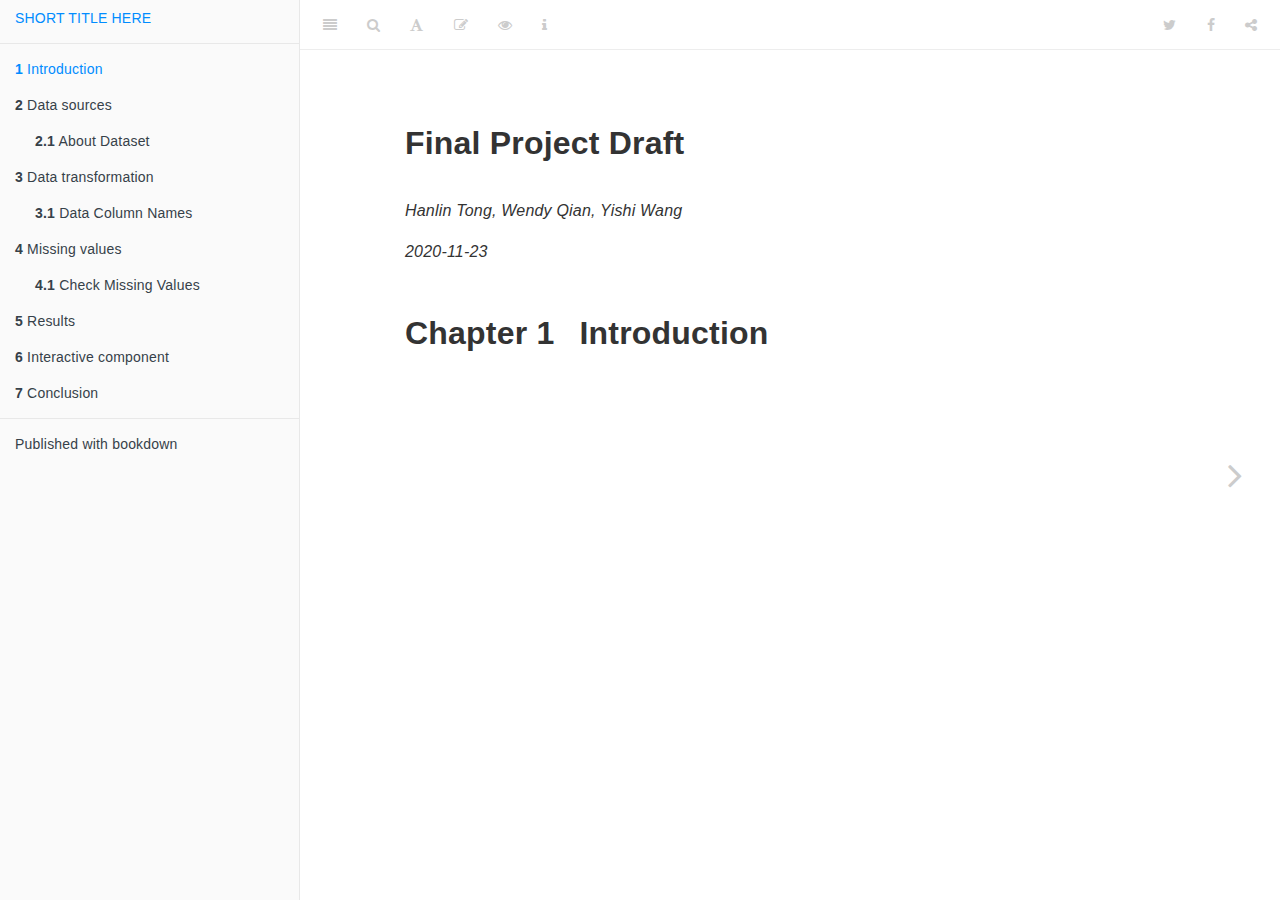
==== commit ebddc9cd: "edit bookdown" ====
--- a/docs/index.html
+++ b/docs/index.html
@@ -4,11 +4,11 @@
 
   <meta charset="utf-8" />
   <meta http-equiv="X-UA-Compatible" content="IE=edge" />
-  <title>YOUR TITLE HERE</title>
-  <meta name="description" content="YOUR TITLE HERE" />
-  <meta name="generator" content="bookdown 0.20 and GitBook 2.6.7" />
+  <title>Final Project Draft</title>
+  <meta name="description" content="Final Project Draft" />
+  <meta name="generator" content="bookdown 0.21 and GitBook 2.6.7" />
 
-  <meta property="og:title" content="YOUR TITLE HERE" />
+  <meta property="og:title" content="Final Project Draft" />
   <meta property="og:type" content="book" />
   
   
@@ -16,15 +16,15 @@
   
 
   <meta name="twitter:card" content="summary" />
-  <meta name="twitter:title" content="YOUR TITLE HERE" />
+  <meta name="twitter:title" content="Final Project Draft" />
   
   
   
 
-<meta name="author" content="YOUR NAMES HERE" />
+<meta name="author" content="Hanlin Tong, Wendy Qian, Yishi Wang" />
 
 
-<meta name="date" content="2020-11-09" />
+<meta name="date" content="2020-11-23" />
 
   <meta name="viewport" content="width=device-width, initial-scale=1" />
   <meta name="apple-mobile-web-app-capable" content="yes" />
@@ -33,7 +33,6 @@
   
 
 <link rel="next" href="data-sources.html"/>
-<script src="libs/header-attrs-2.3/header-attrs.js"></script>
 <script src="libs/jquery-2.2.3/jquery.min.js"></script>
 <link href="libs/gitbook-2.6.7/css/style.css" rel="stylesheet" />
 <link href="libs/gitbook-2.6.7/css/plugin-table.css" rel="stylesheet" />
@@ -52,6 +51,8 @@
 
 
 <script src="libs/accessible-code-block-0.0.1/empty-anchor.js"></script>
+<link href="libs/anchor-sections-1.0/anchor-sections.css" rel="stylesheet" />
+<script src="libs/anchor-sections-1.0/anchor-sections.js"></script>
 
 
 
@@ -72,9 +73,15 @@
 
 <li class="divider"></li>
 <li class="chapter" data-level="1" data-path="index.html"><a href="index.html"><i class="fa fa-check"></i><b>1</b> Introduction</a></li>
-<li class="chapter" data-level="2" data-path="data-sources.html"><a href="data-sources.html"><i class="fa fa-check"></i><b>2</b> Data sources</a></li>
-<li class="chapter" data-level="3" data-path="data-transformation.html"><a href="data-transformation.html"><i class="fa fa-check"></i><b>3</b> Data transformation</a></li>
-<li class="chapter" data-level="4" data-path="missing-values.html"><a href="missing-values.html"><i class="fa fa-check"></i><b>4</b> Missing values</a></li>
+<li class="chapter" data-level="2" data-path="data-sources.html"><a href="data-sources.html"><i class="fa fa-check"></i><b>2</b> Data sources</a><ul>
+<li class="chapter" data-level="2.1" data-path="data-sources.html"><a href="data-sources.html#about-dataset"><i class="fa fa-check"></i><b>2.1</b> About Dataset</a></li>
+</ul></li>
+<li class="chapter" data-level="3" data-path="data-transformation.html"><a href="data-transformation.html"><i class="fa fa-check"></i><b>3</b> Data transformation</a><ul>
+<li class="chapter" data-level="3.1" data-path="data-transformation.html"><a href="data-transformation.html#data-column-names"><i class="fa fa-check"></i><b>3.1</b> Data Column Names</a></li>
+</ul></li>
+<li class="chapter" data-level="4" data-path="missing-values.html"><a href="missing-values.html"><i class="fa fa-check"></i><b>4</b> Missing values</a><ul>
+<li class="chapter" data-level="4.1" data-path="missing-values.html"><a href="missing-values.html#check-missing-values"><i class="fa fa-check"></i><b>4.1</b> Check Missing Values</a></li>
+</ul></li>
 <li class="chapter" data-level="5" data-path="results.html"><a href="results.html"><i class="fa fa-check"></i><b>5</b> Results</a></li>
 <li class="chapter" data-level="6" data-path="interactive-component.html"><a href="interactive-component.html"><i class="fa fa-check"></i><b>6</b> Interactive component</a></li>
 <li class="chapter" data-level="7" data-path="conclusion.html"><a href="conclusion.html"><i class="fa fa-check"></i><b>7</b> Conclusion</a></li>
@@ -89,7 +96,7 @@
       <div class="body-inner">
         <div class="book-header" role="navigation">
           <h1>
-            <i class="fa fa-circle-o-notch fa-spin"></i><a href="./">YOUR TITLE HERE</a>
+            <i class="fa fa-circle-o-notch fa-spin"></i><a href="./">Final Project Draft</a>
           </h1>
         </div>
 
@@ -98,11 +105,11 @@
 
             <section class="normal" id="section-">
 <div id="header">
-<h1 class="title">YOUR TITLE HERE</h1>
-<p class="author"><em>YOUR NAMES HERE</em></p>
-<p class="date"><em>2020-11-09</em></p>
+<h1 class="title">Final Project Draft</h1>
+<p class="author"><em>Hanlin Tong, Wendy Qian, Yishi Wang</em></p>
+<p class="date"><em>2020-11-23</em></p>
 </div>
-<div id="introduction" class="section level1" number="1">
+<div id="introduction" class="section level1">
 <h1><span class="header-section-number">Chapter 1</span> Introduction</h1>
 
 </div>
--- a/docs/libs/gitbook-2.6.7/css/plugin-bookdown.css
+++ b/docs/libs/gitbook-2.6.7/css/plugin-bookdown.css
@@ -90,7 +90,7 @@
 span.theorem, span.lemma, span.corollary, span.proposition, span.conjecture {
   font-style: normal;
 }
-div.proof:after {
+div.proof>*:last-child:after {
   content: "\25a2";
   float: right;
 }
--- a/docs/libs/anchor-sections-1.0/anchor-sections.css
+++ b/docs/libs/anchor-sections-1.0/anchor-sections.css
@@ -0,0 +1,4 @@
+/* Styles for section anchors */
+a.anchor-section {margin-left: 10px; visibility: hidden; color: inherit;}
+a.anchor-section::before {content: '#';}
+.hasAnchor:hover a.anchor-section {visibility: visible;}
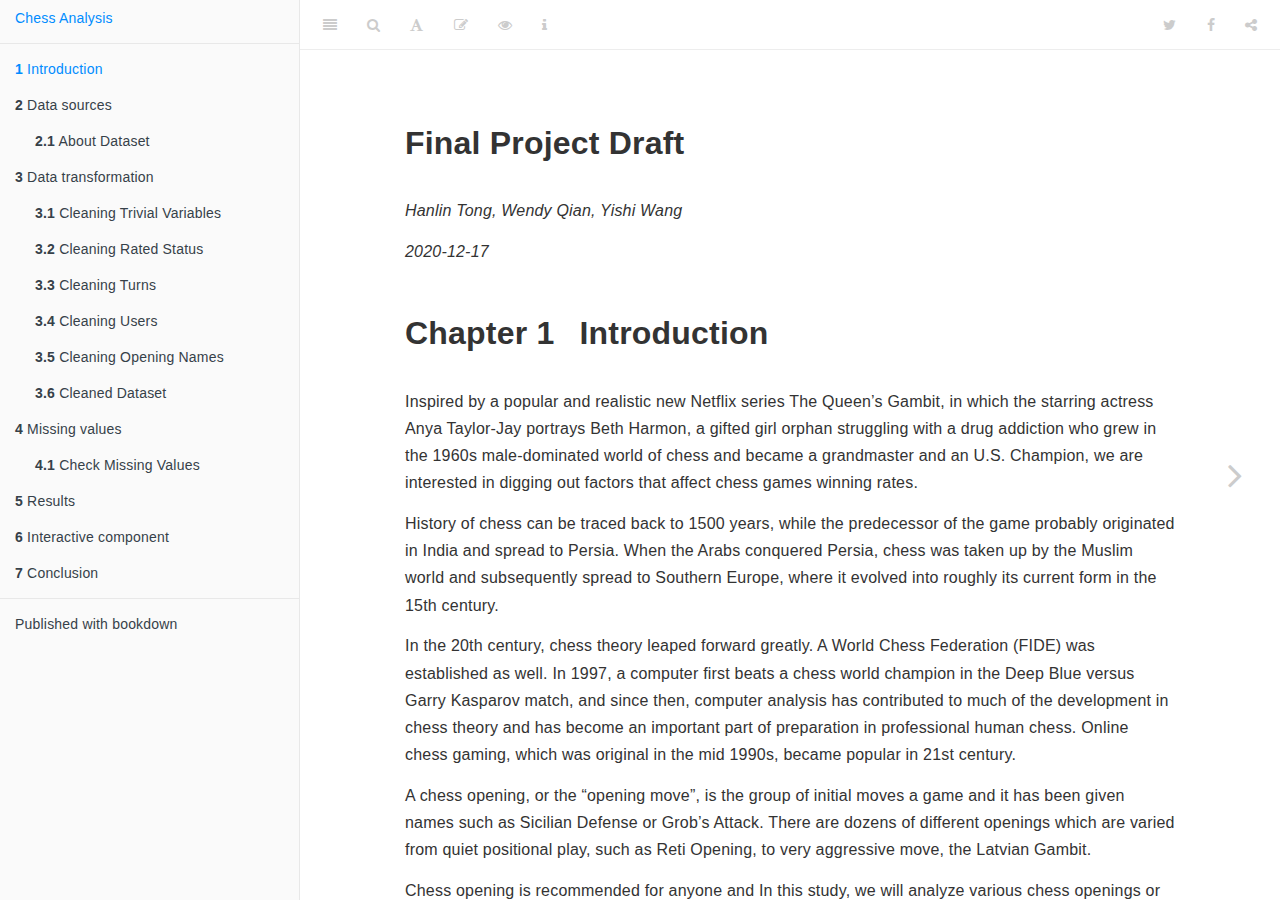
==== commit c054c7ec: "upload" ====
--- a/docs/index.html
+++ b/docs/index.html
@@ -24,7 +24,7 @@
 <meta name="author" content="Hanlin Tong, Wendy Qian, Yishi Wang" />
 
 
-<meta name="date" content="2020-11-23" />
+<meta name="date" content="2020-12-17" />
 
   <meta name="viewport" content="width=device-width, initial-scale=1" />
   <meta name="apple-mobile-web-app-capable" content="yes" />
@@ -51,8 +51,8 @@
 
 
 <script src="libs/accessible-code-block-0.0.1/empty-anchor.js"></script>
-<link href="libs/anchor-sections-1.0/anchor-sections.css" rel="stylesheet" />
-<script src="libs/anchor-sections-1.0/anchor-sections.js"></script>
+<script src="libs/kePrint-0.0.1/kePrint.js"></script>
+<link href="libs/lightable-0.0.1/lightable.css" rel="stylesheet" />
 
 
 
@@ -69,7 +69,7 @@
       <nav role="navigation">
 
 <ul class="summary">
-<li><a href="./">SHORT TITLE HERE</a></li>
+<li><a href="./">Chess Analysis</a></li>
 
 <li class="divider"></li>
 <li class="chapter" data-level="1" data-path="index.html"><a href="index.html"><i class="fa fa-check"></i><b>1</b> Introduction</a></li>
@@ -77,7 +77,12 @@
 <li class="chapter" data-level="2.1" data-path="data-sources.html"><a href="data-sources.html#about-dataset"><i class="fa fa-check"></i><b>2.1</b> About Dataset</a></li>
 </ul></li>
 <li class="chapter" data-level="3" data-path="data-transformation.html"><a href="data-transformation.html"><i class="fa fa-check"></i><b>3</b> Data transformation</a><ul>
-<li class="chapter" data-level="3.1" data-path="data-transformation.html"><a href="data-transformation.html#data-column-names"><i class="fa fa-check"></i><b>3.1</b> Data Column Names</a></li>
+<li class="chapter" data-level="3.1" data-path="data-transformation.html"><a href="data-transformation.html#cleaning-trivial-variables"><i class="fa fa-check"></i><b>3.1</b> Cleaning Trivial Variables</a></li>
+<li class="chapter" data-level="3.2" data-path="data-transformation.html"><a href="data-transformation.html#cleaning-rated-status"><i class="fa fa-check"></i><b>3.2</b> Cleaning Rated Status</a></li>
+<li class="chapter" data-level="3.3" data-path="data-transformation.html"><a href="data-transformation.html#cleaning-turns"><i class="fa fa-check"></i><b>3.3</b> Cleaning Turns</a></li>
+<li class="chapter" data-level="3.4" data-path="data-transformation.html"><a href="data-transformation.html#cleaning-users"><i class="fa fa-check"></i><b>3.4</b> Cleaning Users</a></li>
+<li class="chapter" data-level="3.5" data-path="data-transformation.html"><a href="data-transformation.html#cleaning-opening-names"><i class="fa fa-check"></i><b>3.5</b> Cleaning Opening Names</a></li>
+<li class="chapter" data-level="3.6" data-path="data-transformation.html"><a href="data-transformation.html#cleaned-dataset"><i class="fa fa-check"></i><b>3.6</b> Cleaned Dataset</a></li>
 </ul></li>
 <li class="chapter" data-level="4" data-path="missing-values.html"><a href="missing-values.html"><i class="fa fa-check"></i><b>4</b> Missing values</a><ul>
 <li class="chapter" data-level="4.1" data-path="missing-values.html"><a href="missing-values.html#check-missing-values"><i class="fa fa-check"></i><b>4.1</b> Check Missing Values</a></li>
@@ -107,10 +112,15 @@
 <div id="header">
 <h1 class="title">Final Project Draft</h1>
 <p class="author"><em>Hanlin Tong, Wendy Qian, Yishi Wang</em></p>
-<p class="date"><em>2020-11-23</em></p>
+<p class="date"><em>2020-12-17</em></p>
 </div>
 <div id="introduction" class="section level1">
 <h1><span class="header-section-number">Chapter 1</span> Introduction</h1>
+<p>Inspired by a popular and realistic new Netflix series The Queen’s Gambit, in which the starring actress Anya Taylor-Jay portrays Beth Harmon, a gifted girl orphan struggling with a drug addiction who grew in the 1960s male-dominated world of chess and became a grandmaster and an U.S. Champion, we are interested in digging out factors that affect chess games winning rates.</p>
+<p>History of chess can be traced back to 1500 years, while the predecessor of the game probably originated in India and spread to Persia. When the Arabs conquered Persia, chess was taken up by the Muslim world and subsequently spread to Southern Europe, where it evolved into roughly its current form in the 15th century.</p>
+<p>In the 20th century, chess theory leaped forward greatly. A World Chess Federation (FIDE) was established as well. In 1997, a computer first beats a chess world champion in the Deep Blue versus Garry Kasparov match, and since then, computer analysis has contributed to much of the development in chess theory and has become an important part of preparation in professional human chess. Online chess gaming, which was original in the mid 1990s, became popular in 21st century.</p>
+<p>A chess opening, or the “opening move”, is the group of initial moves a game and it has been given names such as Sicilian Defense or Grob’s Attack. There are dozens of different openings which are varied from quiet positional play, such as Reti Opening, to very aggressive move, the Latvian Gambit.</p>
+<p>Chess opening is recommended for anyone and In this study, we will analyze various chess openings or any other factors that may affect game result.</p>
 
 </div>
             </section>
--- a/docs/libs/lightable-0.0.1/lightable.css
+++ b/docs/libs/lightable-0.0.1/lightable.css
@@ -0,0 +1,234 @@
+/*!
+ * lightable v0.0.1
+ * Copyright 2020 Hao Zhu
+ * Licensed under MIT (https://github.com/haozhu233/kableExtra/blob/master/LICENSE)
+ */
+
+.lightable-minimal {
+  border-collapse: separate;
+  border-spacing: 16px 1px;
+  width: 100%;
+  margin-bottom: 10px;
+}
+
+.lightable-minimal td {
+  margin-left: 5px;
+  margin-right: 5px;
+}
+
+.lightable-minimal th {
+  margin-left: 5px;
+  margin-right: 5px;
+}
+
+.lightable-minimal thead tr:last-child th {
+  border-bottom: 2px solid #00000050;
+  empty-cells: hide;
+
+}
+
+.lightable-minimal tbody tr:first-child td {
+  padding-top: 0.5em;
+}
+
+.lightable-minimal.lightable-hover tbody tr:hover {
+  background-color: #f5f5f5;
+}
+
+.lightable-minimal.lightable-striped tbody tr:nth-child(even) {
+  background-color: #f5f5f5;
+}
+
+.lightable-classic {
+  border-top: 0.16em solid #111111;
+  width: 100%;
+  margin-bottom: 10px;
+  margin: 10px 5px;
+}
+
+.lightable-classic caption {
+  color: #222222;
+}
+
+.lightable-classic td {
+  padding-left: 5px;
+  padding-right: 5px;
+  color: #222222;
+}
+
+.lightable-classic th {
+  padding-left: 5px;
+  padding-right: 5px;
+  font-weight: normal;
+  color: #222222;
+}
+
+.lightable-classic thead tr:last-child th {
+  border-bottom: 0.10em solid #111111;
+}
+
+.lightable-classic tbody tr:last-child td {
+  border-bottom: 0.14em solid #111111;
+}
+
+.lightable-classic.lightable-hover tbody tr:hover {
+  background-color: #F9EEC1;
+}
+
+.lightable-classic.lightable-striped tbody tr:nth-child(even) {
+  background-color: #f5f5f5;
+}
+
+.lightable-classic-2 {
+  border-top: 3px double #111111;
+  width: 100%;
+  margin-bottom: 10px;
+}
+
+.lightable-classic-2 caption {
+  color: #222222;
+}
+
+.lightable-classic-2 td {
+  padding-left: 5px;
+  padding-right: 5px;
+  color: #222222;
+}
+
+.lightable-classic-2 th {
+  padding-left: 5px;
+  padding-right: 5px;
+  font-weight: normal;
+  color: #222222;
+}
+
+.lightable-classic-2 tbody tr:last-child td {
+  border-bottom: 3px double #111111;
+}
+
+.lightable-classic-2 thead tr:last-child th {
+  border-bottom: 1px solid #111111;
+}
+
+.lightable-classic-2.lightable-hover tbody tr:hover {
+  background-color: #F9EEC1;
+}
+
+.lightable-classic-2.lightable-striped tbody tr:nth-child(even) {
+  background-color: #f5f5f5;
+}
+
+.lightable-material {
+  min-width: 100%;
+  white-space: nowrap;
+  table-layout: fixed;
+  font-family: Roboto, sans-serif;
+  border: 1px solid #EEE;
+  border-collapse: collapse;
+  margin-bottom: 10px;
+}
+
+.lightable-material th {
+  height: 56px;
+  padding-left: 16px;
+  padding-right: 16px;
+}
+
+.lightable-material td {
+  height: 52px;
+  padding-left: 16px;
+  padding-right: 16px;
+  border-top: 1px solid #eeeeee;
+}
+
+.lightable-material.lightable-hover tbody tr:hover {
+  background-color: #f5f5f5;
+}
+
+.lightable-material.lightable-striped tbody tr:nth-child(even) {
+  background-color: #f5f5f5;
+}
+
+.lightable-material.lightable-striped tbody td {
+  border: 0;
+}
+
+.lightable-material.lightable-striped thead tr:last-child th {
+  border-bottom: 1px solid #ddd;
+}
+
+.lightable-material-dark {
+  min-width: 100%;
+  white-space: nowrap;
+  table-layout: fixed;
+  font-family: Roboto, sans-serif;
+  border: 1px solid #FFFFFF12;
+  border-collapse: collapse;
+  margin-bottom: 10px;
+  background-color: #363640;
+}
+
+.lightable-material-dark th {
+  height: 56px;
+  padding-left: 16px;
+  padding-right: 16px;
+  color: #FFFFFF60;
+}
+
+.lightable-material-dark td {
+  height: 52px;
+  padding-left: 16px;
+  padding-right: 16px;
+  color: #FFFFFF;
+  border-top: 1px solid #FFFFFF12;
+}
+
+.lightable-material-dark.lightable-hover tbody tr:hover {
+  background-color: #FFFFFF12;
+}
+
+.lightable-material-dark.lightable-striped tbody tr:nth-child(even) {
+  background-color: #FFFFFF12;
+}
+
+.lightable-material-dark.lightable-striped tbody td {
+  border: 0;
+}
+
+.lightable-material-dark.lightable-striped thead tr:last-child th {
+  border-bottom: 1px solid #FFFFFF12;
+}
+
+.lightable-paper {
+  width: 100%;
+  margin-bottom: 10px;
+  color: #444;
+}
+
+.lightable-paper thead tr:last-child th {
+  color: #666;
+  vertical-align: bottom;
+  border-bottom: 1px solid #00000020;
+  line-height: 1.15em;
+  padding: 10px 5px;
+}
+
+.lightable-paper td {
+  vertical-align: middle;
+  border-bottom: 1px solid #00000010;
+  line-height: 1.15em;
+  padding: 7px 5px;
+}
+
+.lightable-paper.lightable-hover tbody tr:hover {
+  background-color: #F9EEC1;
+}
+
+.lightable-paper.lightable-striped tbody tr:nth-child(even) {
+  background-color: #00000008;
+}
+
+.lightable-paper.lightable-striped tbody td {
+  border: 0;
+}
+
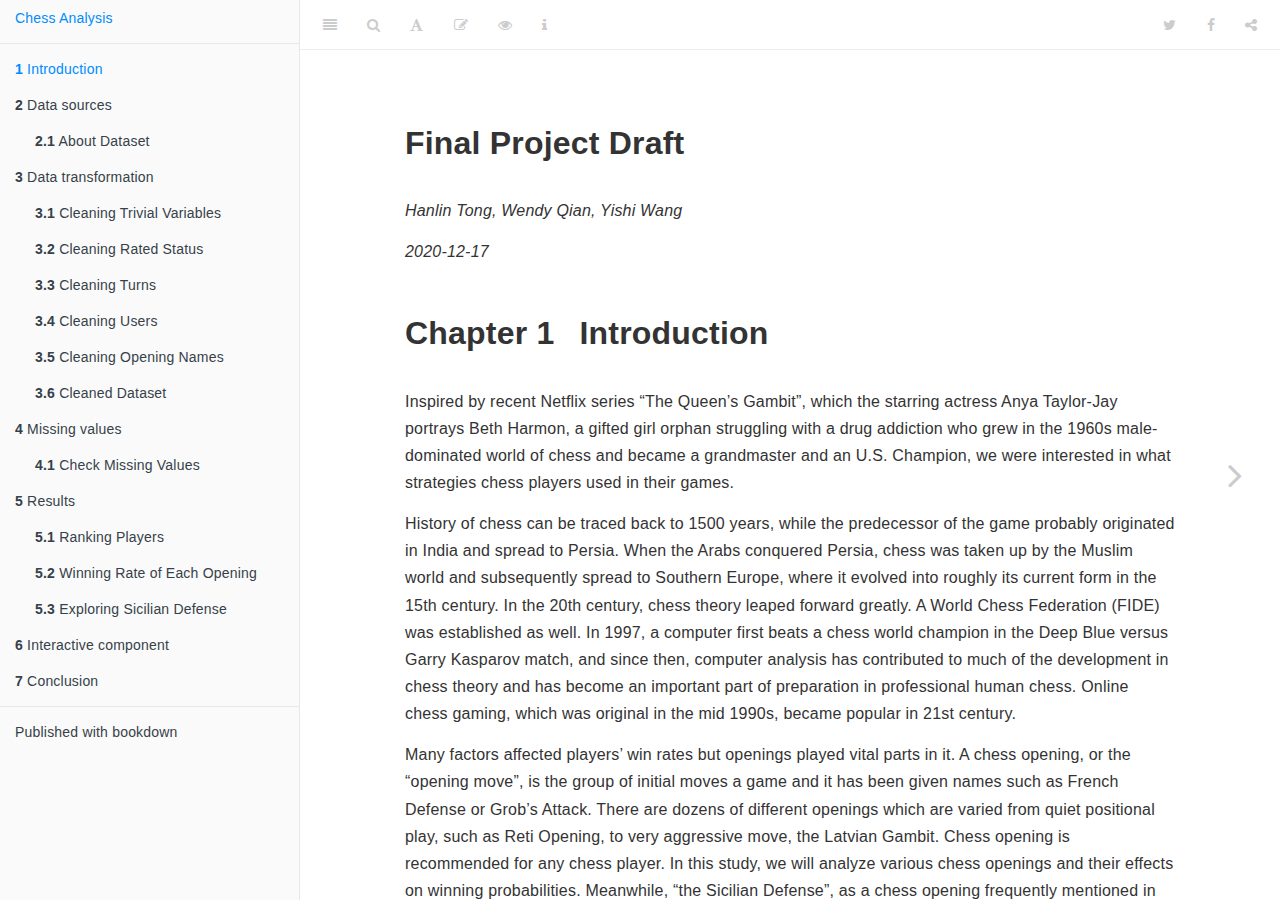
==== commit 5463429a: "update" ====
--- a/docs/index.html
+++ b/docs/index.html
@@ -51,6 +51,8 @@
 
 
 <script src="libs/accessible-code-block-0.0.1/empty-anchor.js"></script>
+<link href="libs/anchor-sections-1.0/anchor-sections.css" rel="stylesheet" />
+<script src="libs/anchor-sections-1.0/anchor-sections.js"></script>
 <script src="libs/kePrint-0.0.1/kePrint.js"></script>
 <link href="libs/lightable-0.0.1/lightable.css" rel="stylesheet" />
 
@@ -87,7 +89,14 @@
 <li class="chapter" data-level="4" data-path="missing-values.html"><a href="missing-values.html"><i class="fa fa-check"></i><b>4</b> Missing values</a><ul>
 <li class="chapter" data-level="4.1" data-path="missing-values.html"><a href="missing-values.html#check-missing-values"><i class="fa fa-check"></i><b>4.1</b> Check Missing Values</a></li>
 </ul></li>
-<li class="chapter" data-level="5" data-path="results.html"><a href="results.html"><i class="fa fa-check"></i><b>5</b> Results</a></li>
+<li class="chapter" data-level="5" data-path="results.html"><a href="results.html"><i class="fa fa-check"></i><b>5</b> Results</a><ul>
+<li class="chapter" data-level="5.1" data-path="results.html"><a href="results.html#ranking-players"><i class="fa fa-check"></i><b>5.1</b> Ranking Players</a><ul>
+<li class="chapter" data-level="5.1.1" data-path="results.html"><a href="results.html#winning-rate-in-each-level"><i class="fa fa-check"></i><b>5.1.1</b> Winning Rate in Each Level</a></li>
+<li class="chapter" data-level="5.1.2" data-path="results.html"><a href="results.html#top-players-in-each-level"><i class="fa fa-check"></i><b>5.1.2</b> Top Players in Each Level</a></li>
+</ul></li>
+<li class="chapter" data-level="5.2" data-path="results.html"><a href="results.html#winning-rate-of-each-opening"><i class="fa fa-check"></i><b>5.2</b> Winning Rate of Each Opening</a></li>
+<li class="chapter" data-level="5.3" data-path="results.html"><a href="results.html#exploring-sicilian-defense"><i class="fa fa-check"></i><b>5.3</b> Exploring Sicilian Defense</a></li>
+</ul></li>
 <li class="chapter" data-level="6" data-path="interactive-component.html"><a href="interactive-component.html"><i class="fa fa-check"></i><b>6</b> Interactive component</a></li>
 <li class="chapter" data-level="7" data-path="conclusion.html"><a href="conclusion.html"><i class="fa fa-check"></i><b>7</b> Conclusion</a></li>
 <li class="divider"></li>
@@ -116,11 +125,9 @@
 </div>
 <div id="introduction" class="section level1">
 <h1><span class="header-section-number">Chapter 1</span> Introduction</h1>
-<p>Inspired by a popular and realistic new Netflix series The Queen’s Gambit, in which the starring actress Anya Taylor-Jay portrays Beth Harmon, a gifted girl orphan struggling with a drug addiction who grew in the 1960s male-dominated world of chess and became a grandmaster and an U.S. Champion, we are interested in digging out factors that affect chess games winning rates.</p>
-<p>History of chess can be traced back to 1500 years, while the predecessor of the game probably originated in India and spread to Persia. When the Arabs conquered Persia, chess was taken up by the Muslim world and subsequently spread to Southern Europe, where it evolved into roughly its current form in the 15th century.</p>
-<p>In the 20th century, chess theory leaped forward greatly. A World Chess Federation (FIDE) was established as well. In 1997, a computer first beats a chess world champion in the Deep Blue versus Garry Kasparov match, and since then, computer analysis has contributed to much of the development in chess theory and has become an important part of preparation in professional human chess. Online chess gaming, which was original in the mid 1990s, became popular in 21st century.</p>
-<p>A chess opening, or the “opening move”, is the group of initial moves a game and it has been given names such as Sicilian Defense or Grob’s Attack. There are dozens of different openings which are varied from quiet positional play, such as Reti Opening, to very aggressive move, the Latvian Gambit.</p>
-<p>Chess opening is recommended for anyone and In this study, we will analyze various chess openings or any other factors that may affect game result.</p>
+<p>Inspired by recent Netflix series “The Queen’s Gambit”, which the starring actress Anya Taylor-Jay portrays Beth Harmon, a gifted girl orphan struggling with a drug addiction who grew in the 1960s male-dominated world of chess and became a grandmaster and an U.S. Champion, we were interested in what strategies chess players used in their games.</p>
+<p>History of chess can be traced back to 1500 years, while the predecessor of the game probably originated in India and spread to Persia. When the Arabs conquered Persia, chess was taken up by the Muslim world and subsequently spread to Southern Europe, where it evolved into roughly its current form in the 15th century. In the 20th century, chess theory leaped forward greatly. A World Chess Federation (FIDE) was established as well. In 1997, a computer first beats a chess world champion in the Deep Blue versus Garry Kasparov match, and since then, computer analysis has contributed to much of the development in chess theory and has become an important part of preparation in professional human chess. Online chess gaming, which was original in the mid 1990s, became popular in 21st century.</p>
+<p>Many factors affected players’ win rates but openings played vital parts in it. A chess opening, or the “opening move”, is the group of initial moves a game and it has been given names such as French Defense or Grob’s Attack. There are dozens of different openings which are varied from quiet positional play, such as Reti Opening, to very aggressive move, the Latvian Gambit. Chess opening is recommended for any chess player. In this study, we will analyze various chess openings and their effects on winning probabilities. Meanwhile, “the Sicilian Defense”, as a chess opening frequently mentioned in the show “The Queen’s Gambit”, will be particularly studied its effectiveness among games played by different skill levels players.</p>
 
 </div>
             </section>
--- a/docs/libs/anchor-sections-1.0/anchor-sections.css
+++ b/docs/libs/anchor-sections-1.0/anchor-sections.css
@@ -0,0 +1,4 @@
+/* Styles for section anchors */
+a.anchor-section {margin-left: 10px; visibility: hidden; color: inherit;}
+a.anchor-section::before {content: '#';}
+.hasAnchor:hover a.anchor-section {visibility: visible;}
--- a/docs/libs/lightable-0.0.1/lightable.css
+++ b/docs/libs/lightable-0.0.1/lightable.css
@@ -41,9 +41,18 @@
 
 .lightable-classic {
   border-top: 0.16em solid #111111;
+  border-bottom: 0.16em solid #111111;
   width: 100%;
   margin-bottom: 10px;
   margin: 10px 5px;
+}
+
+.lightable-classic tfoot tr td {
+  border: 0;
+}
+
+.lightable-classic tfoot tr:first-child td {
+  border-top: 0.14em solid #111111;
 }
 
 .lightable-classic caption {
@@ -67,10 +76,6 @@
   border-bottom: 0.10em solid #111111;
 }
 
-.lightable-classic tbody tr:last-child td {
-  border-bottom: 0.14em solid #111111;
-}
-
 .lightable-classic.lightable-hover tbody tr:hover {
   background-color: #F9EEC1;
 }
@@ -81,8 +86,17 @@
 
 .lightable-classic-2 {
   border-top: 3px double #111111;
-  width: 100%;
-  margin-bottom: 10px;
+  border-bottom: 3px double #111111;
+  width: 100%;
+  margin-bottom: 10px;
+}
+
+.lightable-classic-2 tfoot tr td {
+  border: 0;
+}
+
+.lightable-classic-2 tfoot tr:first-child td {
+  border-top: 3px double #111111;
 }
 
 .lightable-classic-2 caption {
@@ -128,6 +142,14 @@
   margin-bottom: 10px;
 }
 
+.lightable-material tfoot tr td {
+  border: 0;
+}
+
+.lightable-material tfoot tr:first-child td {
+  border-top: 1px solid #EEE;
+}
+
 .lightable-material th {
   height: 56px;
   padding-left: 16px;
@@ -168,6 +190,14 @@
   background-color: #363640;
 }
 
+.lightable-material-dark tfoot tr td {
+  border: 0;
+}
+
+.lightable-material-dark tfoot tr:first-child td {
+  border-top: 1px solid #FFFFFF12;
+}
+
 .lightable-material-dark th {
   height: 56px;
   padding-left: 16px;
@@ -203,6 +233,14 @@
   width: 100%;
   margin-bottom: 10px;
   color: #444;
+}
+
+.lightable-paper tfoot tr td {
+  border: 0;
+}
+
+.lightable-paper tfoot tr:first-child td {
+  border-top: 1px solid #00000020;
 }
 
 .lightable-paper thead tr:last-child th {
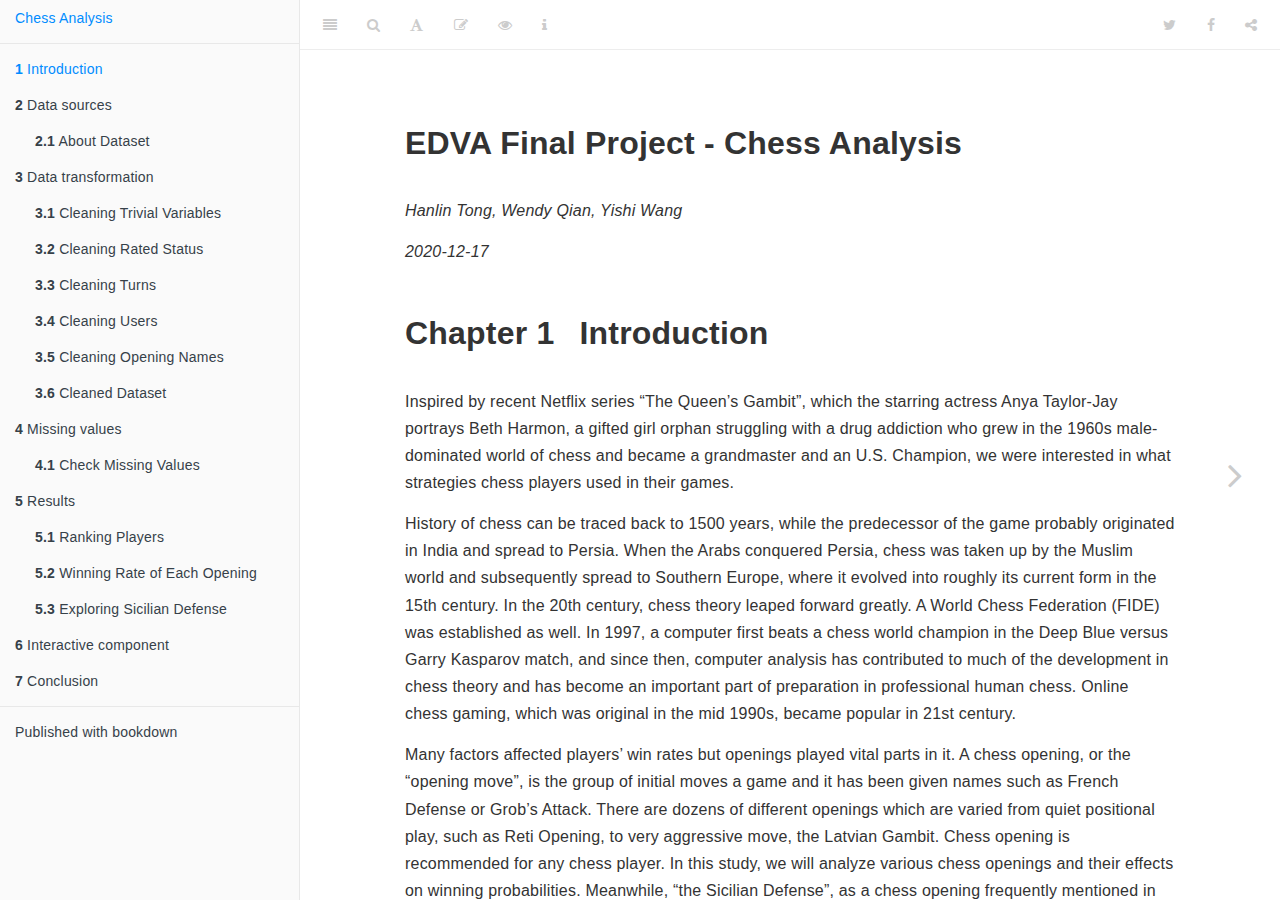
==== commit 267418d9: "edit minor problem" ====
--- a/docs/index.html
+++ b/docs/index.html
@@ -4,11 +4,11 @@
 
   <meta charset="utf-8" />
   <meta http-equiv="X-UA-Compatible" content="IE=edge" />
-  <title>Final Project Draft</title>
-  <meta name="description" content="Final Project Draft" />
+  <title>EDVA Final Project - Chess Analysis</title>
+  <meta name="description" content="EDVA Final Project - Chess Analysis" />
   <meta name="generator" content="bookdown 0.21 and GitBook 2.6.7" />
 
-  <meta property="og:title" content="Final Project Draft" />
+  <meta property="og:title" content="EDVA Final Project - Chess Analysis" />
   <meta property="og:type" content="book" />
   
   
@@ -16,7 +16,7 @@
   
 
   <meta name="twitter:card" content="summary" />
-  <meta name="twitter:title" content="Final Project Draft" />
+  <meta name="twitter:title" content="EDVA Final Project - Chess Analysis" />
   
   
   
@@ -53,8 +53,6 @@
 <script src="libs/accessible-code-block-0.0.1/empty-anchor.js"></script>
 <link href="libs/anchor-sections-1.0/anchor-sections.css" rel="stylesheet" />
 <script src="libs/anchor-sections-1.0/anchor-sections.js"></script>
-<script src="libs/kePrint-0.0.1/kePrint.js"></script>
-<link href="libs/lightable-0.0.1/lightable.css" rel="stylesheet" />
 
 
 
@@ -110,7 +108,7 @@
       <div class="body-inner">
         <div class="book-header" role="navigation">
           <h1>
-            <i class="fa fa-circle-o-notch fa-spin"></i><a href="./">Final Project Draft</a>
+            <i class="fa fa-circle-o-notch fa-spin"></i><a href="./">EDVA Final Project - Chess Analysis</a>
           </h1>
         </div>
 
@@ -119,7 +117,7 @@
 
             <section class="normal" id="section-">
 <div id="header">
-<h1 class="title">Final Project Draft</h1>
+<h1 class="title">EDVA Final Project - Chess Analysis</h1>
 <p class="author"><em>Hanlin Tong, Wendy Qian, Yishi Wang</em></p>
 <p class="date"><em>2020-12-17</em></p>
 </div>
@@ -167,7 +165,7 @@
 "size": 2
 },
 "edit": {
-"link": "https://github.com/YOUR GITHUB USERNAME/YOUR REPO NAME/edit/main/index.Rmd",
+"link": "https://github.com/wangyis/EDAV_group17_chess/edit/main/index.Rmd",
 "text": "Edit"
 },
 "history": {
@@ -175,7 +173,7 @@
 "text": null
 },
 "view": {
-"link": "https://github.com/YOUR GITHUB USERNAME/YOUR REPO NAME/blob/main/index.Rmd",
+"link": "https://github.com/wangyis/EDAV_group17_chess/blob/main/index.Rmd",
 "text": null
 },
 "download": null,
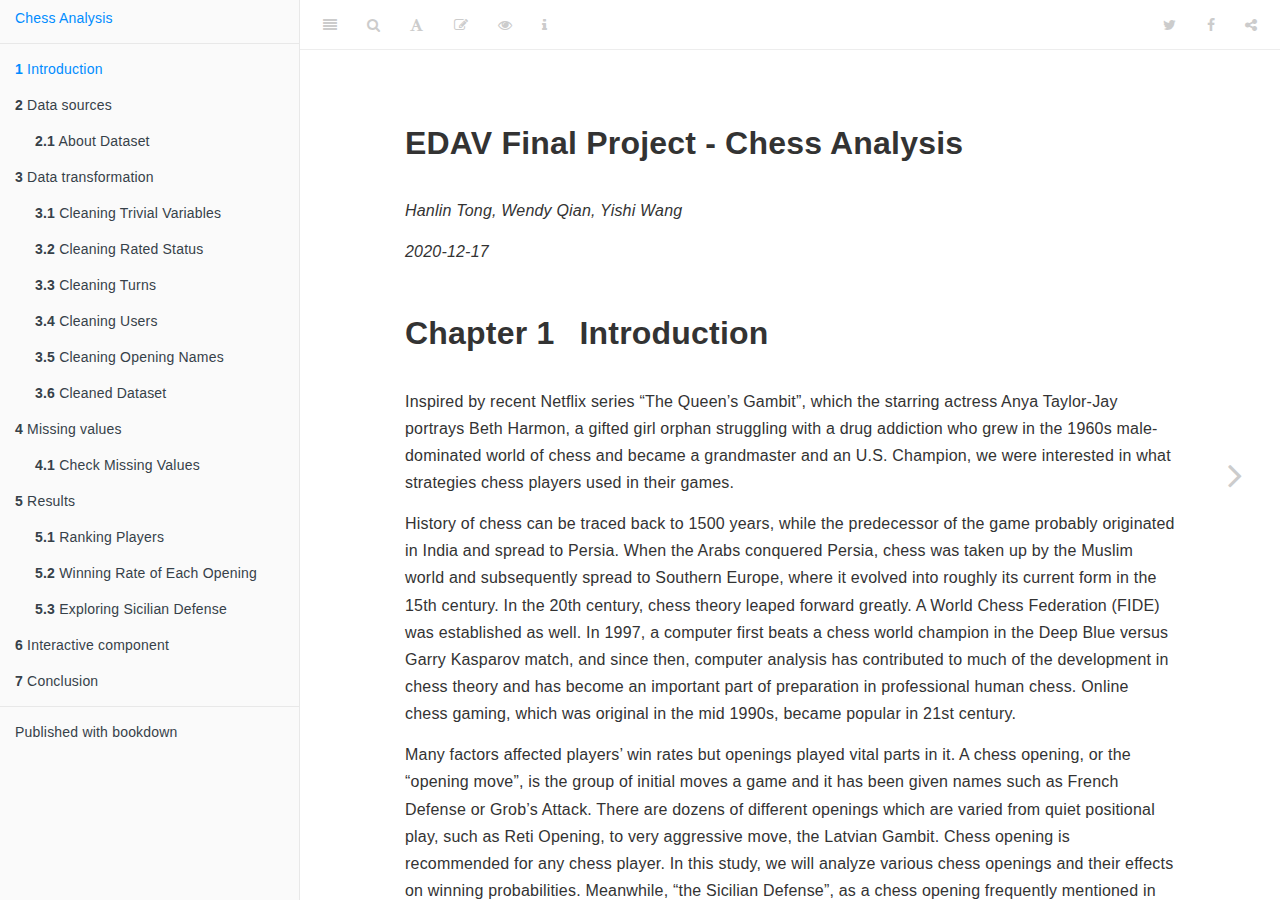
==== commit 201def02: "edit" ====
--- a/docs/index.html
+++ b/docs/index.html
@@ -4,11 +4,11 @@
 
   <meta charset="utf-8" />
   <meta http-equiv="X-UA-Compatible" content="IE=edge" />
-  <title>EDVA Final Project - Chess Analysis</title>
-  <meta name="description" content="EDVA Final Project - Chess Analysis" />
+  <title>EDAV Final Project - Chess Analysis</title>
+  <meta name="description" content="EDAV Final Project - Chess Analysis" />
   <meta name="generator" content="bookdown 0.21 and GitBook 2.6.7" />
 
-  <meta property="og:title" content="EDVA Final Project - Chess Analysis" />
+  <meta property="og:title" content="EDAV Final Project - Chess Analysis" />
   <meta property="og:type" content="book" />
   
   
@@ -16,7 +16,7 @@
   
 
   <meta name="twitter:card" content="summary" />
-  <meta name="twitter:title" content="EDVA Final Project - Chess Analysis" />
+  <meta name="twitter:title" content="EDAV Final Project - Chess Analysis" />
   
   
   
@@ -53,6 +53,8 @@
 <script src="libs/accessible-code-block-0.0.1/empty-anchor.js"></script>
 <link href="libs/anchor-sections-1.0/anchor-sections.css" rel="stylesheet" />
 <script src="libs/anchor-sections-1.0/anchor-sections.js"></script>
+<script src="libs/kePrint-0.0.1/kePrint.js"></script>
+<link href="libs/lightable-0.0.1/lightable.css" rel="stylesheet" />
 
 
 
@@ -108,7 +110,7 @@
       <div class="body-inner">
         <div class="book-header" role="navigation">
           <h1>
-            <i class="fa fa-circle-o-notch fa-spin"></i><a href="./">EDVA Final Project - Chess Analysis</a>
+            <i class="fa fa-circle-o-notch fa-spin"></i><a href="./">EDAV Final Project - Chess Analysis</a>
           </h1>
         </div>
 
@@ -117,7 +119,7 @@
 
             <section class="normal" id="section-">
 <div id="header">
-<h1 class="title">EDVA Final Project - Chess Analysis</h1>
+<h1 class="title">EDAV Final Project - Chess Analysis</h1>
 <p class="author"><em>Hanlin Tong, Wendy Qian, Yishi Wang</em></p>
 <p class="date"><em>2020-12-17</em></p>
 </div>
--- a/docs/libs/lightable-0.0.1/lightable.css
+++ b/docs/libs/lightable-0.0.1/lightable.css
@@ -0,0 +1,272 @@
+/*!
+ * lightable v0.0.1
+ * Copyright 2020 Hao Zhu
+ * Licensed under MIT (https://github.com/haozhu233/kableExtra/blob/master/LICENSE)
+ */
+
+.lightable-minimal {
+  border-collapse: separate;
+  border-spacing: 16px 1px;
+  width: 100%;
+  margin-bottom: 10px;
+}
+
+.lightable-minimal td {
+  margin-left: 5px;
+  margin-right: 5px;
+}
+
+.lightable-minimal th {
+  margin-left: 5px;
+  margin-right: 5px;
+}
+
+.lightable-minimal thead tr:last-child th {
+  border-bottom: 2px solid #00000050;
+  empty-cells: hide;
+
+}
+
+.lightable-minimal tbody tr:first-child td {
+  padding-top: 0.5em;
+}
+
+.lightable-minimal.lightable-hover tbody tr:hover {
+  background-color: #f5f5f5;
+}
+
+.lightable-minimal.lightable-striped tbody tr:nth-child(even) {
+  background-color: #f5f5f5;
+}
+
+.lightable-classic {
+  border-top: 0.16em solid #111111;
+  border-bottom: 0.16em solid #111111;
+  width: 100%;
+  margin-bottom: 10px;
+  margin: 10px 5px;
+}
+
+.lightable-classic tfoot tr td {
+  border: 0;
+}
+
+.lightable-classic tfoot tr:first-child td {
+  border-top: 0.14em solid #111111;
+}
+
+.lightable-classic caption {
+  color: #222222;
+}
+
+.lightable-classic td {
+  padding-left: 5px;
+  padding-right: 5px;
+  color: #222222;
+}
+
+.lightable-classic th {
+  padding-left: 5px;
+  padding-right: 5px;
+  font-weight: normal;
+  color: #222222;
+}
+
+.lightable-classic thead tr:last-child th {
+  border-bottom: 0.10em solid #111111;
+}
+
+.lightable-classic.lightable-hover tbody tr:hover {
+  background-color: #F9EEC1;
+}
+
+.lightable-classic.lightable-striped tbody tr:nth-child(even) {
+  background-color: #f5f5f5;
+}
+
+.lightable-classic-2 {
+  border-top: 3px double #111111;
+  border-bottom: 3px double #111111;
+  width: 100%;
+  margin-bottom: 10px;
+}
+
+.lightable-classic-2 tfoot tr td {
+  border: 0;
+}
+
+.lightable-classic-2 tfoot tr:first-child td {
+  border-top: 3px double #111111;
+}
+
+.lightable-classic-2 caption {
+  color: #222222;
+}
+
+.lightable-classic-2 td {
+  padding-left: 5px;
+  padding-right: 5px;
+  color: #222222;
+}
+
+.lightable-classic-2 th {
+  padding-left: 5px;
+  padding-right: 5px;
+  font-weight: normal;
+  color: #222222;
+}
+
+.lightable-classic-2 tbody tr:last-child td {
+  border-bottom: 3px double #111111;
+}
+
+.lightable-classic-2 thead tr:last-child th {
+  border-bottom: 1px solid #111111;
+}
+
+.lightable-classic-2.lightable-hover tbody tr:hover {
+  background-color: #F9EEC1;
+}
+
+.lightable-classic-2.lightable-striped tbody tr:nth-child(even) {
+  background-color: #f5f5f5;
+}
+
+.lightable-material {
+  min-width: 100%;
+  white-space: nowrap;
+  table-layout: fixed;
+  font-family: Roboto, sans-serif;
+  border: 1px solid #EEE;
+  border-collapse: collapse;
+  margin-bottom: 10px;
+}
+
+.lightable-material tfoot tr td {
+  border: 0;
+}
+
+.lightable-material tfoot tr:first-child td {
+  border-top: 1px solid #EEE;
+}
+
+.lightable-material th {
+  height: 56px;
+  padding-left: 16px;
+  padding-right: 16px;
+}
+
+.lightable-material td {
+  height: 52px;
+  padding-left: 16px;
+  padding-right: 16px;
+  border-top: 1px solid #eeeeee;
+}
+
+.lightable-material.lightable-hover tbody tr:hover {
+  background-color: #f5f5f5;
+}
+
+.lightable-material.lightable-striped tbody tr:nth-child(even) {
+  background-color: #f5f5f5;
+}
+
+.lightable-material.lightable-striped tbody td {
+  border: 0;
+}
+
+.lightable-material.lightable-striped thead tr:last-child th {
+  border-bottom: 1px solid #ddd;
+}
+
+.lightable-material-dark {
+  min-width: 100%;
+  white-space: nowrap;
+  table-layout: fixed;
+  font-family: Roboto, sans-serif;
+  border: 1px solid #FFFFFF12;
+  border-collapse: collapse;
+  margin-bottom: 10px;
+  background-color: #363640;
+}
+
+.lightable-material-dark tfoot tr td {
+  border: 0;
+}
+
+.lightable-material-dark tfoot tr:first-child td {
+  border-top: 1px solid #FFFFFF12;
+}
+
+.lightable-material-dark th {
+  height: 56px;
+  padding-left: 16px;
+  padding-right: 16px;
+  color: #FFFFFF60;
+}
+
+.lightable-material-dark td {
+  height: 52px;
+  padding-left: 16px;
+  padding-right: 16px;
+  color: #FFFFFF;
+  border-top: 1px solid #FFFFFF12;
+}
+
+.lightable-material-dark.lightable-hover tbody tr:hover {
+  background-color: #FFFFFF12;
+}
+
+.lightable-material-dark.lightable-striped tbody tr:nth-child(even) {
+  background-color: #FFFFFF12;
+}
+
+.lightable-material-dark.lightable-striped tbody td {
+  border: 0;
+}
+
+.lightable-material-dark.lightable-striped thead tr:last-child th {
+  border-bottom: 1px solid #FFFFFF12;
+}
+
+.lightable-paper {
+  width: 100%;
+  margin-bottom: 10px;
+  color: #444;
+}
+
+.lightable-paper tfoot tr td {
+  border: 0;
+}
+
+.lightable-paper tfoot tr:first-child td {
+  border-top: 1px solid #00000020;
+}
+
+.lightable-paper thead tr:last-child th {
+  color: #666;
+  vertical-align: bottom;
+  border-bottom: 1px solid #00000020;
+  line-height: 1.15em;
+  padding: 10px 5px;
+}
+
+.lightable-paper td {
+  vertical-align: middle;
+  border-bottom: 1px solid #00000010;
+  line-height: 1.15em;
+  padding: 7px 5px;
+}
+
+.lightable-paper.lightable-hover tbody tr:hover {
+  background-color: #F9EEC1;
+}
+
+.lightable-paper.lightable-striped tbody tr:nth-child(even) {
+  background-color: #00000008;
+}
+
+.lightable-paper.lightable-striped tbody td {
+  border: 0;
+}
+
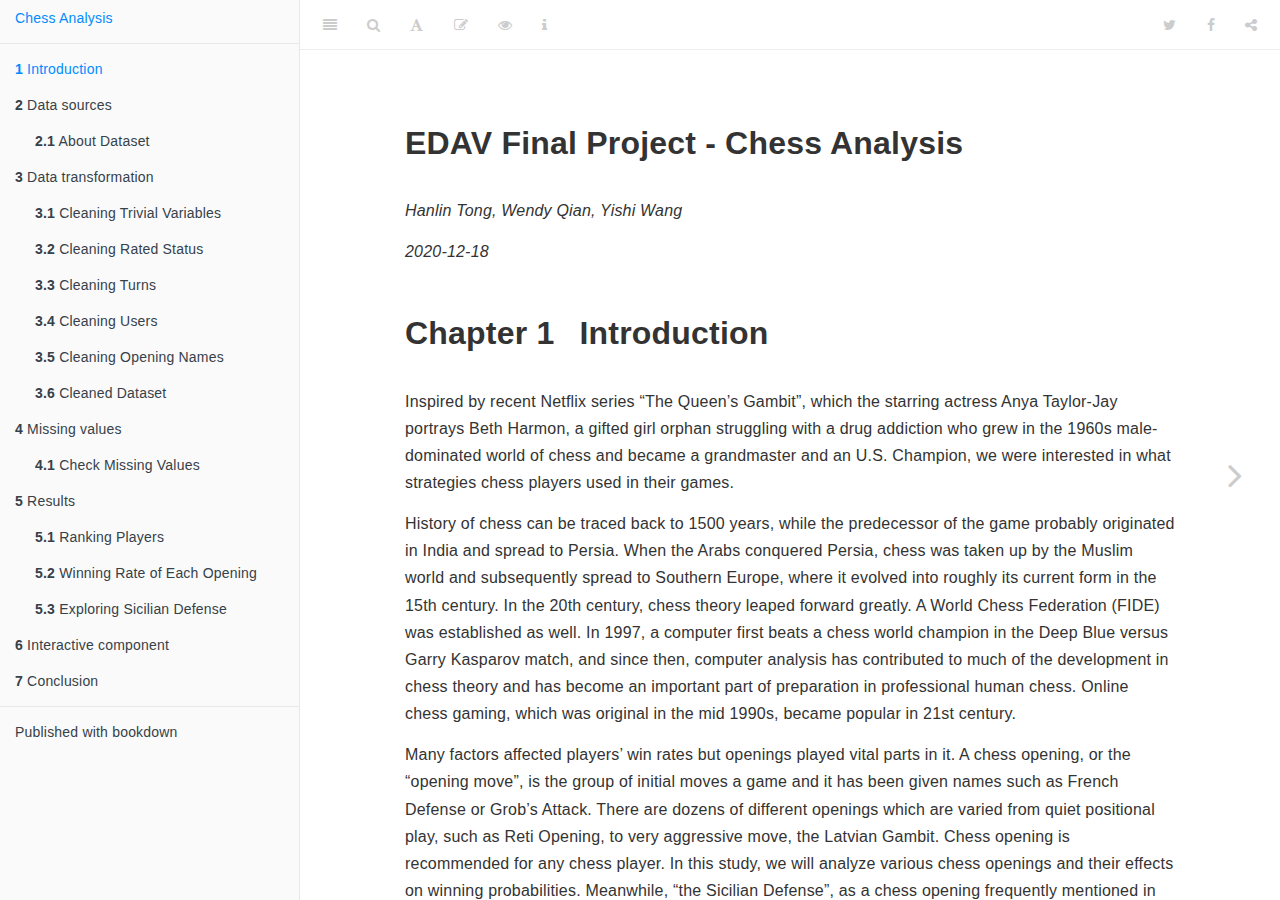
==== commit b1668b6c: "finish" ====
--- a/docs/index.html
+++ b/docs/index.html
@@ -24,7 +24,7 @@
 <meta name="author" content="Hanlin Tong, Wendy Qian, Yishi Wang" />
 
 
-<meta name="date" content="2020-12-17" />
+<meta name="date" content="2020-12-18" />
 
   <meta name="viewport" content="width=device-width, initial-scale=1" />
   <meta name="apple-mobile-web-app-capable" content="yes" />
@@ -51,8 +51,6 @@
 
 
 <script src="libs/accessible-code-block-0.0.1/empty-anchor.js"></script>
-<link href="libs/anchor-sections-1.0/anchor-sections.css" rel="stylesheet" />
-<script src="libs/anchor-sections-1.0/anchor-sections.js"></script>
 <script src="libs/kePrint-0.0.1/kePrint.js"></script>
 <link href="libs/lightable-0.0.1/lightable.css" rel="stylesheet" />
 
@@ -121,7 +119,7 @@
 <div id="header">
 <h1 class="title">EDAV Final Project - Chess Analysis</h1>
 <p class="author"><em>Hanlin Tong, Wendy Qian, Yishi Wang</em></p>
-<p class="date"><em>2020-12-17</em></p>
+<p class="date"><em>2020-12-18</em></p>
 </div>
 <div id="introduction" class="section level1">
 <h1><span class="header-section-number">Chapter 1</span> Introduction</h1>
--- a/docs/libs/lightable-0.0.1/lightable.css
+++ b/docs/libs/lightable-0.0.1/lightable.css
@@ -41,18 +41,9 @@
 
 .lightable-classic {
   border-top: 0.16em solid #111111;
-  border-bottom: 0.16em solid #111111;
   width: 100%;
   margin-bottom: 10px;
   margin: 10px 5px;
-}
-
-.lightable-classic tfoot tr td {
-  border: 0;
-}
-
-.lightable-classic tfoot tr:first-child td {
-  border-top: 0.14em solid #111111;
 }
 
 .lightable-classic caption {
@@ -76,6 +67,10 @@
   border-bottom: 0.10em solid #111111;
 }
 
+.lightable-classic tbody tr:last-child td {
+  border-bottom: 0.14em solid #111111;
+}
+
 .lightable-classic.lightable-hover tbody tr:hover {
   background-color: #F9EEC1;
 }
@@ -86,17 +81,8 @@
 
 .lightable-classic-2 {
   border-top: 3px double #111111;
-  border-bottom: 3px double #111111;
-  width: 100%;
-  margin-bottom: 10px;
-}
-
-.lightable-classic-2 tfoot tr td {
-  border: 0;
-}
-
-.lightable-classic-2 tfoot tr:first-child td {
-  border-top: 3px double #111111;
+  width: 100%;
+  margin-bottom: 10px;
 }
 
 .lightable-classic-2 caption {
@@ -142,14 +128,6 @@
   margin-bottom: 10px;
 }
 
-.lightable-material tfoot tr td {
-  border: 0;
-}
-
-.lightable-material tfoot tr:first-child td {
-  border-top: 1px solid #EEE;
-}
-
 .lightable-material th {
   height: 56px;
   padding-left: 16px;
@@ -190,14 +168,6 @@
   background-color: #363640;
 }
 
-.lightable-material-dark tfoot tr td {
-  border: 0;
-}
-
-.lightable-material-dark tfoot tr:first-child td {
-  border-top: 1px solid #FFFFFF12;
-}
-
 .lightable-material-dark th {
   height: 56px;
   padding-left: 16px;
@@ -233,14 +203,6 @@
   width: 100%;
   margin-bottom: 10px;
   color: #444;
-}
-
-.lightable-paper tfoot tr td {
-  border: 0;
-}
-
-.lightable-paper tfoot tr:first-child td {
-  border-top: 1px solid #00000020;
 }
 
 .lightable-paper thead tr:last-child th {
--- a/docs/style.css
+++ b/docs/style.css
@@ -12,3 +12,42 @@
 pre code {
   white-space: inherit;
 }
+
+.slidecontainer {
+  width: 100%; /* Width of the outside container */
+}
+
+/* The slider itself */
+.slider {
+  -webkit-appearance: none;  /* Override default CSS styles */
+  appearance: none;
+  width: 100%; /* Full-width */
+  height: 25px; /* Specified height */
+  background: #d3d3d3; /* Grey background */
+  outline: none; /* Remove outline */
+  opacity: 0.7; /* Set transparency (for mouse-over effects on hover) */
+  -webkit-transition: .2s; /* 0.2 seconds transition on hover */
+  transition: opacity .2s;
+}
+
+/* Mouse-over effects */
+.slider:hover {
+  opacity: 1; /* Fully shown on mouse-over */
+}
+
+/* The slider handle (use -webkit- (Chrome, Opera, Safari, Edge) and -moz- (Firefox) to override default look) */
+.slider::-webkit-slider-thumb {
+  -webkit-appearance: none; /* Override default look */
+  appearance: none;
+  width: 25px; /* Set a specific slider handle width */
+  height: 25px; /* Slider handle height */
+  background: #4CAF50; /* Green background */
+  cursor: pointer; /* Cursor on hover */
+}
+
+.slider::-moz-range-thumb {
+  width: 25px; /* Set a specific slider handle width */
+  height: 25px; /* Slider handle height */
+  background: #4CAF50; /* Green background */
+  cursor: pointer; /* Cursor on hover */
+}
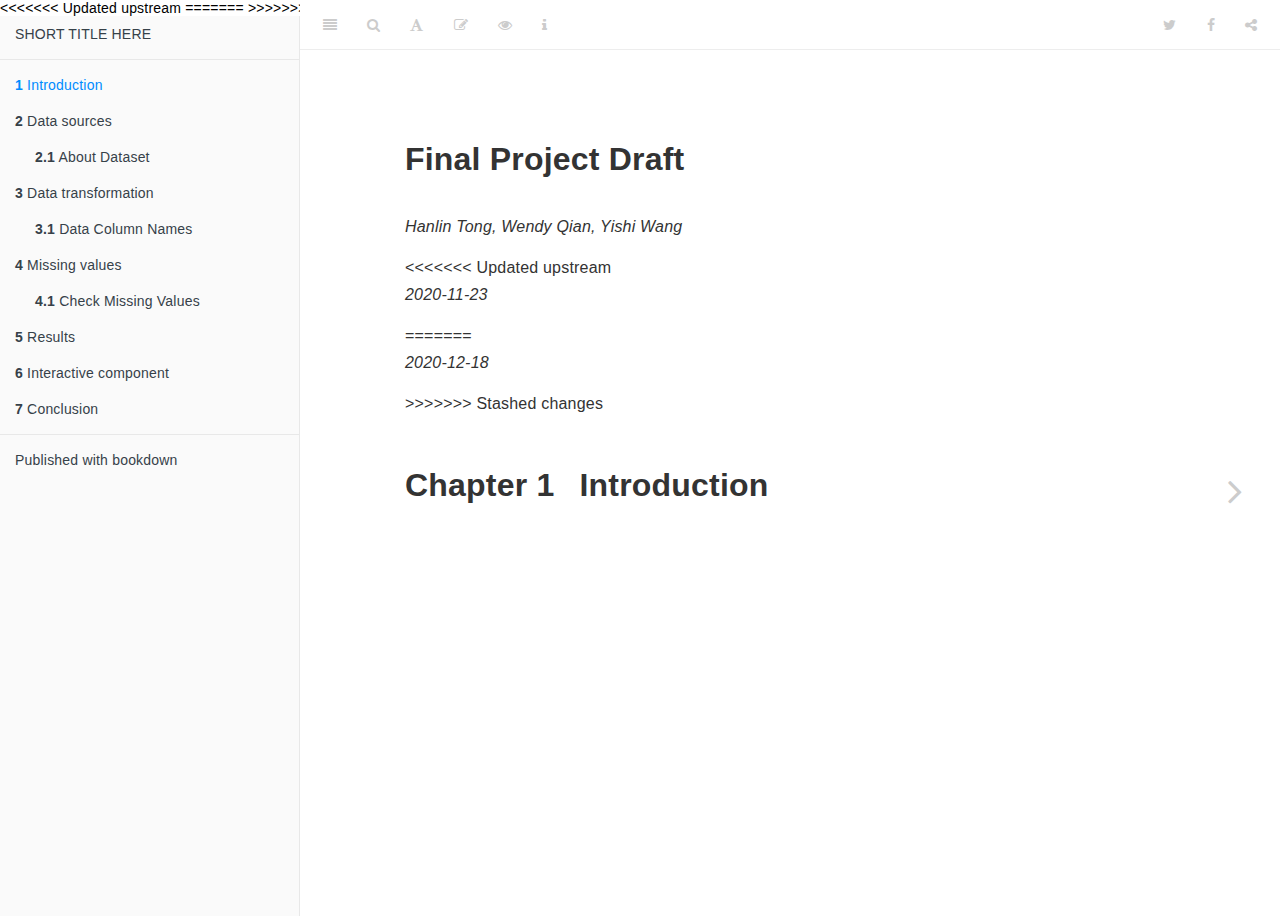
==== commit 6d20d6c9: "inter plot" ====
--- a/docs/index.html
+++ b/docs/index.html
@@ -4,11 +4,11 @@
 
   <meta charset="utf-8" />
   <meta http-equiv="X-UA-Compatible" content="IE=edge" />
-  <title>EDAV Final Project - Chess Analysis</title>
-  <meta name="description" content="EDAV Final Project - Chess Analysis" />
+  <title>Final Project Draft</title>
+  <meta name="description" content="Final Project Draft" />
   <meta name="generator" content="bookdown 0.21 and GitBook 2.6.7" />
 
-  <meta property="og:title" content="EDAV Final Project - Chess Analysis" />
+  <meta property="og:title" content="Final Project Draft" />
   <meta property="og:type" content="book" />
   
   
@@ -16,7 +16,7 @@
   
 
   <meta name="twitter:card" content="summary" />
-  <meta name="twitter:title" content="EDAV Final Project - Chess Analysis" />
+  <meta name="twitter:title" content="Final Project Draft" />
   
   
   
@@ -24,7 +24,11 @@
 <meta name="author" content="Hanlin Tong, Wendy Qian, Yishi Wang" />
 
 
+<<<<<<< Updated upstream
+<meta name="date" content="2020-11-23" />
+=======
 <meta name="date" content="2020-12-18" />
+>>>>>>> Stashed changes
 
   <meta name="viewport" content="width=device-width, initial-scale=1" />
   <meta name="apple-mobile-web-app-capable" content="yes" />
@@ -51,8 +55,8 @@
 
 
 <script src="libs/accessible-code-block-0.0.1/empty-anchor.js"></script>
-<script src="libs/kePrint-0.0.1/kePrint.js"></script>
-<link href="libs/lightable-0.0.1/lightable.css" rel="stylesheet" />
+<link href="libs/anchor-sections-1.0/anchor-sections.css" rel="stylesheet" />
+<script src="libs/anchor-sections-1.0/anchor-sections.js"></script>
 
 
 
@@ -69,7 +73,7 @@
       <nav role="navigation">
 
 <ul class="summary">
-<li><a href="./">Chess Analysis</a></li>
+<li><a href="./">SHORT TITLE HERE</a></li>
 
 <li class="divider"></li>
 <li class="chapter" data-level="1" data-path="index.html"><a href="index.html"><i class="fa fa-check"></i><b>1</b> Introduction</a></li>
@@ -77,24 +81,12 @@
 <li class="chapter" data-level="2.1" data-path="data-sources.html"><a href="data-sources.html#about-dataset"><i class="fa fa-check"></i><b>2.1</b> About Dataset</a></li>
 </ul></li>
 <li class="chapter" data-level="3" data-path="data-transformation.html"><a href="data-transformation.html"><i class="fa fa-check"></i><b>3</b> Data transformation</a><ul>
-<li class="chapter" data-level="3.1" data-path="data-transformation.html"><a href="data-transformation.html#cleaning-trivial-variables"><i class="fa fa-check"></i><b>3.1</b> Cleaning Trivial Variables</a></li>
-<li class="chapter" data-level="3.2" data-path="data-transformation.html"><a href="data-transformation.html#cleaning-rated-status"><i class="fa fa-check"></i><b>3.2</b> Cleaning Rated Status</a></li>
-<li class="chapter" data-level="3.3" data-path="data-transformation.html"><a href="data-transformation.html#cleaning-turns"><i class="fa fa-check"></i><b>3.3</b> Cleaning Turns</a></li>
-<li class="chapter" data-level="3.4" data-path="data-transformation.html"><a href="data-transformation.html#cleaning-users"><i class="fa fa-check"></i><b>3.4</b> Cleaning Users</a></li>
-<li class="chapter" data-level="3.5" data-path="data-transformation.html"><a href="data-transformation.html#cleaning-opening-names"><i class="fa fa-check"></i><b>3.5</b> Cleaning Opening Names</a></li>
-<li class="chapter" data-level="3.6" data-path="data-transformation.html"><a href="data-transformation.html#cleaned-dataset"><i class="fa fa-check"></i><b>3.6</b> Cleaned Dataset</a></li>
+<li class="chapter" data-level="3.1" data-path="data-transformation.html"><a href="data-transformation.html#data-column-names"><i class="fa fa-check"></i><b>3.1</b> Data Column Names</a></li>
 </ul></li>
 <li class="chapter" data-level="4" data-path="missing-values.html"><a href="missing-values.html"><i class="fa fa-check"></i><b>4</b> Missing values</a><ul>
 <li class="chapter" data-level="4.1" data-path="missing-values.html"><a href="missing-values.html#check-missing-values"><i class="fa fa-check"></i><b>4.1</b> Check Missing Values</a></li>
 </ul></li>
-<li class="chapter" data-level="5" data-path="results.html"><a href="results.html"><i class="fa fa-check"></i><b>5</b> Results</a><ul>
-<li class="chapter" data-level="5.1" data-path="results.html"><a href="results.html#ranking-players"><i class="fa fa-check"></i><b>5.1</b> Ranking Players</a><ul>
-<li class="chapter" data-level="5.1.1" data-path="results.html"><a href="results.html#winning-rate-in-each-level"><i class="fa fa-check"></i><b>5.1.1</b> Winning Rate in Each Level</a></li>
-<li class="chapter" data-level="5.1.2" data-path="results.html"><a href="results.html#top-players-in-each-level"><i class="fa fa-check"></i><b>5.1.2</b> Top Players in Each Level</a></li>
-</ul></li>
-<li class="chapter" data-level="5.2" data-path="results.html"><a href="results.html#winning-rate-of-each-opening"><i class="fa fa-check"></i><b>5.2</b> Winning Rate of Each Opening</a></li>
-<li class="chapter" data-level="5.3" data-path="results.html"><a href="results.html#exploring-sicilian-defense"><i class="fa fa-check"></i><b>5.3</b> Exploring Sicilian Defense</a></li>
-</ul></li>
+<li class="chapter" data-level="5" data-path="results.html"><a href="results.html"><i class="fa fa-check"></i><b>5</b> Results</a></li>
 <li class="chapter" data-level="6" data-path="interactive-component.html"><a href="interactive-component.html"><i class="fa fa-check"></i><b>6</b> Interactive component</a></li>
 <li class="chapter" data-level="7" data-path="conclusion.html"><a href="conclusion.html"><i class="fa fa-check"></i><b>7</b> Conclusion</a></li>
 <li class="divider"></li>
@@ -108,7 +100,7 @@
       <div class="body-inner">
         <div class="book-header" role="navigation">
           <h1>
-            <i class="fa fa-circle-o-notch fa-spin"></i><a href="./">EDAV Final Project - Chess Analysis</a>
+            <i class="fa fa-circle-o-notch fa-spin"></i><a href="./">Final Project Draft</a>
           </h1>
         </div>
 
@@ -117,15 +109,16 @@
 
             <section class="normal" id="section-">
 <div id="header">
-<h1 class="title">EDAV Final Project - Chess Analysis</h1>
+<h1 class="title">Final Project Draft</h1>
 <p class="author"><em>Hanlin Tong, Wendy Qian, Yishi Wang</em></p>
+<<<<<<< Updated upstream
+<p class="date"><em>2020-11-23</em></p>
+=======
 <p class="date"><em>2020-12-18</em></p>
+>>>>>>> Stashed changes
 </div>
 <div id="introduction" class="section level1">
 <h1><span class="header-section-number">Chapter 1</span> Introduction</h1>
-<p>Inspired by recent Netflix series “The Queen’s Gambit”, which the starring actress Anya Taylor-Jay portrays Beth Harmon, a gifted girl orphan struggling with a drug addiction who grew in the 1960s male-dominated world of chess and became a grandmaster and an U.S. Champion, we were interested in what strategies chess players used in their games.</p>
-<p>History of chess can be traced back to 1500 years, while the predecessor of the game probably originated in India and spread to Persia. When the Arabs conquered Persia, chess was taken up by the Muslim world and subsequently spread to Southern Europe, where it evolved into roughly its current form in the 15th century. In the 20th century, chess theory leaped forward greatly. A World Chess Federation (FIDE) was established as well. In 1997, a computer first beats a chess world champion in the Deep Blue versus Garry Kasparov match, and since then, computer analysis has contributed to much of the development in chess theory and has become an important part of preparation in professional human chess. Online chess gaming, which was original in the mid 1990s, became popular in 21st century.</p>
-<p>Many factors affected players’ win rates but openings played vital parts in it. A chess opening, or the “opening move”, is the group of initial moves a game and it has been given names such as French Defense or Grob’s Attack. There are dozens of different openings which are varied from quiet positional play, such as Reti Opening, to very aggressive move, the Latvian Gambit. Chess opening is recommended for any chess player. In this study, we will analyze various chess openings and their effects on winning probabilities. Meanwhile, “the Sicilian Defense”, as a chess opening frequently mentioned in the show “The Queen’s Gambit”, will be particularly studied its effectiveness among games played by different skill levels players.</p>
 
 </div>
             </section>
@@ -165,7 +158,7 @@
 "size": 2
 },
 "edit": {
-"link": "https://github.com/wangyis/EDAV_group17_chess/edit/main/index.Rmd",
+"link": "https://github.com/YOUR GITHUB USERNAME/YOUR REPO NAME/edit/main/index.Rmd",
 "text": "Edit"
 },
 "history": {
@@ -173,7 +166,7 @@
 "text": null
 },
 "view": {
-"link": "https://github.com/wangyis/EDAV_group17_chess/blob/main/index.Rmd",
+"link": "https://github.com/YOUR GITHUB USERNAME/YOUR REPO NAME/blob/main/index.Rmd",
 "text": null
 },
 "download": null,
--- a/docs/libs/anchor-sections-1.0/anchor-sections.css
+++ b/docs/libs/anchor-sections-1.0/anchor-sections.css
@@ -0,0 +1,4 @@
+/* Styles for section anchors */
+a.anchor-section {margin-left: 10px; visibility: hidden; color: inherit;}
+a.anchor-section::before {content: '#';}
+.hasAnchor:hover a.anchor-section {visibility: visible;}
